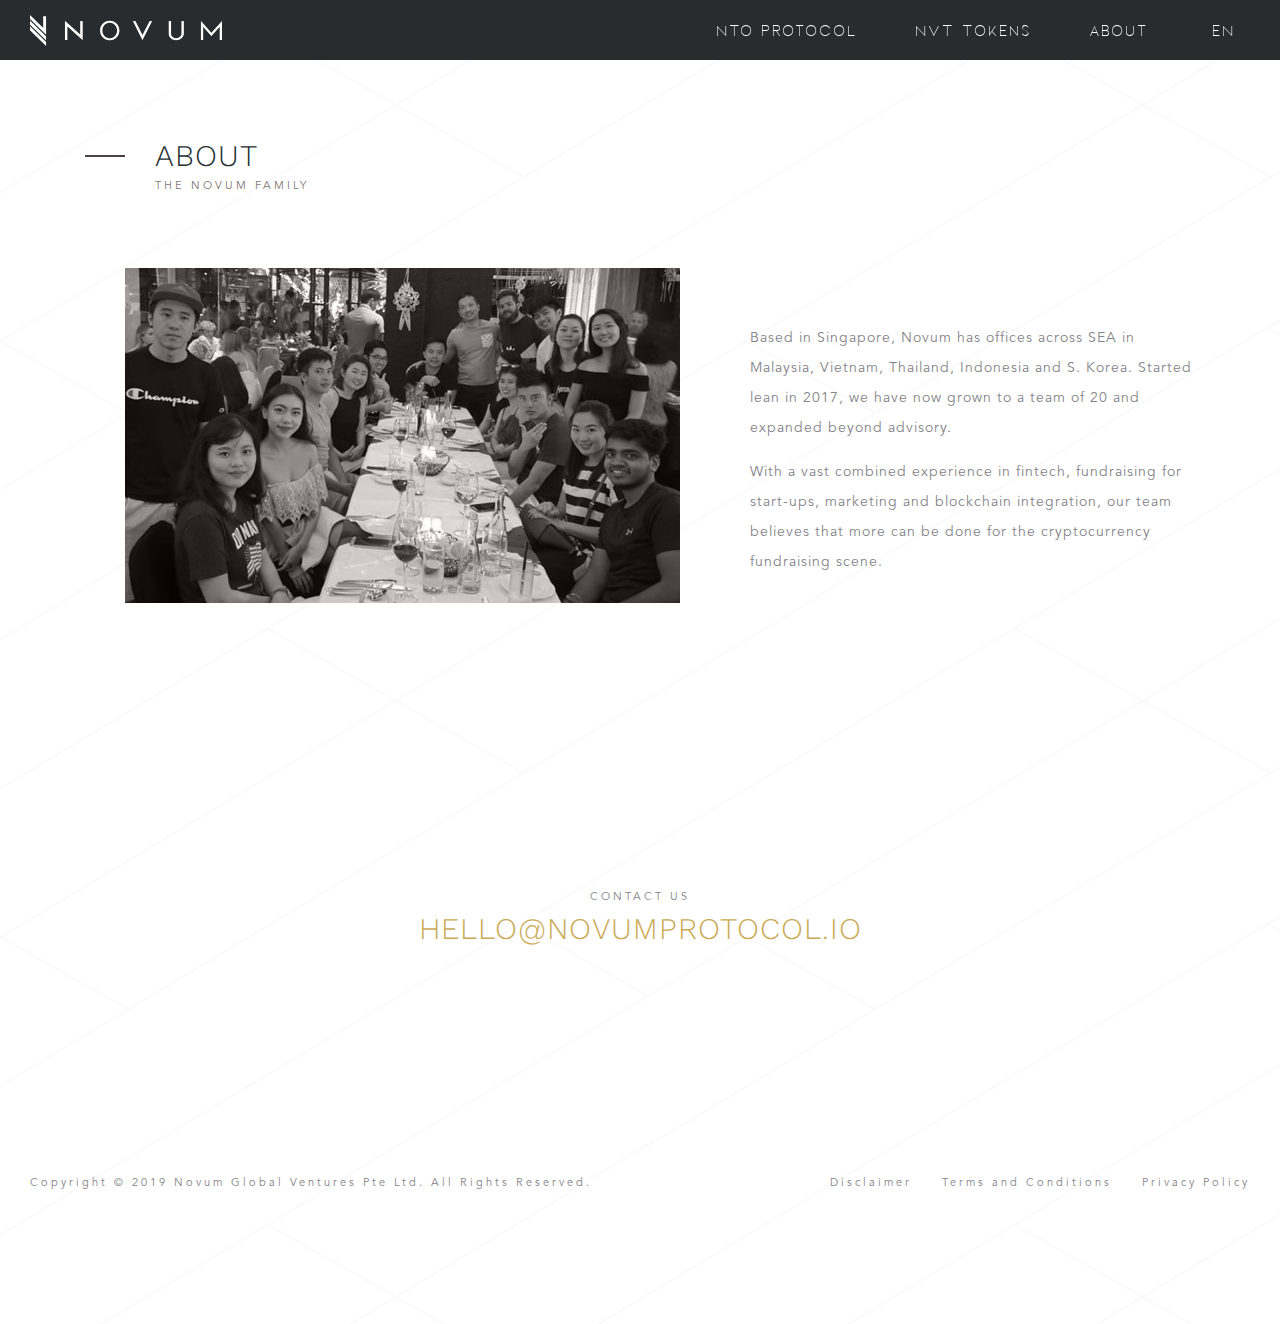
==== about.html @ ebf89df8 "Replaced old files/designs with new ones" ====
<!DOCTYPE html>
<html>
<head>
    <meta charset="utf-8" />
    <meta http-equiv="X-UA-Compatible" content="IE=edge">
    <title>Novum Trust Order - About</title>
    <meta name="viewport" content="width=device-width, initial-scale=1">
    <link rel="stylesheet" type="text/css" media="screen" href="style.css" />

<!-- Bootstrap & Jquery -->
<script src="https://ajax.googleapis.com/ajax/libs/jquery/3.3.1/jquery.min.js"></script>
<link rel="stylesheet" href="https://maxcdn.bootstrapcdn.com/bootstrap/4.1.3/css/bootstrap.min.css">
<script src="https://maxcdn.bootstrapcdn.com/bootstrap/4.1.3/js/bootstrap.min.js"></script>

<!-- Fonts & FontAwesome -->
<link href="https://fonts.googleapis.com/css?family=Poppins:300,600" rel="stylesheet">
<link rel="stylesheet" href="https://use.fontawesome.com/releases/v5.6.3/css/all.css" integrity="sha384-UHRtZLI+pbxtHCWp1t77Bi1L4ZtiqrqD80Kn4Z8NTSRyMA2Fd33n5dQ8lWUE00s/" crossorigin="anonymous">
<link href="https://fonts.googleapis.com/css?family=Work+Sans:100&display=swap" rel="stylesheet">
<link href="https://fonts.googleapis.com/icon?family=Material+Icons" rel="stylesheet">

<link href="animate.css" rel="stylesheet" type="text/css" />  
<link href="magnific-popup.css" rel="stylesheet">
<link href="flexslider.css" rel="stylesheet" type="text/css" />
<link href="sidemenu.css" rel="stylesheet">
<link href="style.css" rel="stylesheet" type="text/css" />
<link href="media-queries.css" rel="stylesheet">
<link rel="shortcut icon" type="image/png" href="img/favicon.png"/>

<style>

body {
	background: url(img/pattern-white-xy.png) repeat;
	background-color: #fff;
}

.white-sec {
	opacity: 1;
}

header {
	background: rgba(28, 33, 36, 0.95);
}


</style>

<!-- Add sidemenu -->
<script>
(function($){
	// Menu Functions
	$(document).ready(function(){
  	$('#menuToggle').click(function(e){
    	var $parent = $(this).parent('nav');
      $parent.toggleClass("open");
      var navState = $parent.hasClass('open') ? "hide" : "show";
      $(this).attr("title", navState + " navigation");
			// Set the timeout to the animation length in the CSS.
			setTimeout(function(){
				console.log("timeout set");
				$('#menuToggle > span').toggleClass("navClosed").toggleClass("navOpen");
			}, 200);
    	e.preventDefault();
  	});
  });
})(jQuery);

$(function() {
	  $('#logo a').click(function() {
		if (location.pathname.replace(/^\//,'') == this.pathname.replace(/^\//,'') && location.hostname == this.hostname) {
		  var target = $(this.hash);
		  target = target.length ? target : $('[name=' + this.hash.slice(1) +']');
		  if (target.length) {
			$('html,body').animate({
			  scrollTop: target.offset().top
			}, 1000);
			return false;
		  }
		}
	  });
	});

</script>

</head>

<body>

<header>
  <div id="logo"><a href="index.html"><img src="img/logo.png" alt=""></a></div>
  <ul id="menu">
    <li><a href="nto-protocol.html">NTO Protocol</a></li>
    <li><a href="tokens.html">NVT Tokens</a></li>
    <li><a href="about.html">About</a></li>
    <li>
      <div class="dropdown">
          <i class="fa fa-globe" style="font-size:14px;"></i> &nbsp;EN &nbsp;<i class="fas fa-angle-down"></i>
          <div class="dropdown-content">
            <p><a href="index-zh.html">CN</a></p>
            <p><a href="index-th.html">TH</a></p>
          </div>
        </div>
    </li>
  </ul>
  <nav> 
    <a href="" id="menuToggle" title="show menu"><span class="navClosed"></span></a> 
    <a href="nto-protocol.html">NTO Protocol</a>
    <a href="tokens.html" >NVT Tokens</a>
    <a href="about.html">About</a>
    <a></a>
    <div class="dropdown lng-mobile">
        <i class="fa fa-globe" style="font-size:14px;"></i> &nbsp;EN &nbsp;<i class="fas fa-angle-down"></i>
      <div class="dropdown-content">
        <p><a href="index-zh.html">CN</a></p>
        <p><a href="index-TH.html">TH</a></p>
      </div>
    </div>
  </nav>
</header>

  <div class="white-sec">
    <section style="padding-top:135px;">
      <div class="container">
        <div class="h-line h-line-s wow fadeInLeft"><div class="h-dash"></div></div>
        <div class="h-text wow fadeInLeft" data-wow-delay="0.3s">
          <h1>About</h1>
          <p class="small-font brown-text">The Novum Family</p>
        </div>
        <div style="clear:both"></div>
        <br><br><br><br>
        <div class="row">
          <div class="col-lg-7 col-md-12 v-pad" style="text-align:center;">
            <img src="img/team.jpg" width="555" alt="">
          </div>
          <div class="col-lg-5 col-md-12 v-pad" style="padding-top: 70px;">
            <p>Based in Singapore, Novum has offices across SEA in Malaysia, Vietnam, Thailand, Indonesia and S. Korea. Started lean in 2017, we have now grown to a team of 20 and expanded beyond advisory.</p>
            <br>
            <p>With a vast combined experience in fintech, fundraising for start-ups, marketing and blockchain integration, our team believes that more can be done for the cryptocurrency fundraising scene.</p>
          </div>
        </div>
      </div>
    </section>
    <!--<section>
      <div class="container">
        <div class="h-line wow fadeInLeft"><div class="h-dash"></div></div>
        <div class="h-text wow fadeInLeft" data-wow-delay="0.3s">
          <p class="small-font brown-text">The Novum Edge</p>
          <h1>Our Team</h1>
        </div>
        <div style="clear:both"></div>
        <br><br><br><br>
        <div class="row" style="text-align:center;">
          <div class="col-lg-3 col-md-3 col-sm-6 col-6 v-pad wow fadeInUp" data-wow-delay="0.3s">
            <a href="#chris" class="open-popup-link">
              <div class="team-img"><img src="img/team-chris.jpg" alt=""></div>
            </a>
            <div class="team-info">
              <a href="https://www.linkedin.com/in/christopher-low-570161/" target="_blank" class="team-linkedin"><i class="fab fa-linkedin-in"></i></a>
              <h2>Chris Low</h2>
              <p class="small-font">Chairman</p>
            </div>
          </div>
          <div class="col-lg-3 col-md-3 col-sm-6 col-6 v-pad wow fadeInUp" data-wow-delay="0.6s">
            <a href="#irwin" class="open-popup-link">
              <div class="team-img"><img src="img/team-irwin.jpg" alt=""></div>
            </a>
            <div class="team-info">
              <a href="https://www.linkedin.com/in/irwinchee/" target="_blank" class="team-linkedin"><i class="fab fa-linkedin-in"></i></a>
              <h2>Irwin Chee</h2>
              <p class="small-font">CEO</p>
            </div>
          </div>
          <div class="col-lg-3 col-md-3 col-sm-6 col-6 v-pad wow fadeInUp" data-wow-delay="0.9s">
            <a href="#coco" class="open-popup-link">
              <div class="team-img"><img src="img/team-coco.jpg" alt=""></div>
            </a>
            <div class="team-info">
              <a href="https://www.linkedin.com/in/coco-ong/" target="_blank" class="team-linkedin"><i class="fab fa-linkedin-in"></i></a>
              <h2>Coco Ong</h2>
              <p class="small-font">CMO</p>
            </div>
          </div>
          <div class="col-lg-3 col-md-3 col-sm-6 col-6 v-pad wow fadeInUp" data-wow-delay="1.2s">
            <a href="#jonas" class="open-popup-link">
              <div class="team-img"><img src="img/team-jonas.jpg" alt=""></div>
            </a>
            <div class="team-info">
              <a href="https://www.linkedin.com/in/jonas87/" target="_blank" class="team-linkedin"><i class="fab fa-linkedin-in"></i></a>
              <h2>Jonas Larsson</h2>
              <p class="small-font">Operations Director</p>
            </div>
          </div> 
          <div class="col-lg-3 col-md-3 col-sm-6 col-6 v-pad wow fadeInUp" data-wow-delay="0.3s">
            <a href="#kim" class="open-popup-link">
              <div class="team-img"><img src="img/team-kim.jpg" alt=""></div>
            </a>
            <div class="team-info">
              <a href="https://www.linkedin.com/in/kimberley-chang-8195a5140/" target="_blank" class="team-linkedin"><i class="fab fa-linkedin-in"></i></a>
              <h2>Kimberley Chang</h2>
              <p class="small-font">Project Director</p>
            </div>
          </div>
          <div class="col-lg-3 col-md-3 col-sm-6 col-6 v-pad wow fadeInUp" data-wow-delay="0.6s">
            <a href="#jordan" class="open-popup-link">
              <div class="team-img"><img src="img/team-jordan.jpg" alt=""></div>
            </a>
            <div class="team-info">
              <a href="https://www.linkedin.com/in/jordan-ng-90402b142/" target="_blank" class="team-linkedin"><i class="fab fa-linkedin-in"></i></a>
              <h2>Jordan Ng</h2>
              <p class="small-font">Marketing Manager</p>
            </div>
          </div>
          <div class="col-lg-3 col-md-3 col-sm-6 col-6 v-pad wow fadeInUp" data-wow-delay="0.9s">
            <a href="#chermaine" class="open-popup-link">
              <div class="team-img"><img src="img/team-chermaine.jpg" alt=""></div>
            </a>
            <div class="team-info">
              <a href="https://www.linkedin.com/in/chermaine-ng-921694163/" target="_blank" class="team-linkedin"><i class="fab fa-linkedin-in"></i></a>
              <h2>Ng Chermaine</h2>
              <p class="small-font">Marketing Executive</p>
            </div>
          </div>
          <div class="col-lg-3 col-md-3 col-sm-6 col-6 v-pad wow fadeInUp" data-wow-delay="1.2s">
            <a href="#tien" class="open-popup-link">
              <div class="team-img"><img src="img/team-tien.jpg" alt=""></div>
            </a>
            <div class="team-info">
              <a href="https://www.linkedin.com/in/kimberley-chang-8195a5140/" target="_blank" class="team-linkedin"><i class="fab fa-linkedin-in"></i></a>
              <h2>Tien Lai Trung</h2>
              <p class="small-font">CTO</p>
            </div>
          </div>
          <div class="col-lg-3 col-md-3 col-sm-6 col-6 v-pad wow fadeInUp" data-wow-delay="0.3s">
            <a href="#praveen" class="open-popup-link">
              <div class="team-img"><img src="img/team-praveen.jpg" alt=""></div>
            </a>
            <div class="team-info">
              <a href="https://www.linkedin.com/in/praveen-v-0988a6a8" target="_blank" class="team-linkedin"><i class="fab fa-linkedin-in"></i></a>
              <h2>Praveen Varayalil</h2>
              <p class="small-font">Technical Director</p>
            </div>
          </div>
          <div class="col-lg-3 col-md-3 col-sm-6 col-6 v-pad wow fadeInUp" data-wow-delay="0.6s">
            <a href="#viet" class="open-popup-link">
              <div class="team-img"><img src="img/team-viet.jpg" alt=""></div>
            </a>
            <div class="team-info">
              <a href="https://www.linkedin.com/in/praveen-v-0988a6a8" target="_blank" class="team-linkedin"><i class="fab fa-linkedin-in"></i></a>
              <h2>Viet Nguyen</h2>
              <p class="small-font">Senior Software Engineer</p>
            </div>
          </div>
          <div class="col-lg-3 col-md-3 col-sm-6 col-6 v-pad wow fadeInUp" data-wow-delay="0.9s">
            <a href="#hien" class="open-popup-link">
              <div class="team-img"><img src="img/team-hien.jpg" alt=""></div>
            </a>
            <div class="team-info">
              <a href="https://www.linkedin.com/in/hien-nguyen-2b431b156/" target="_blank" class="team-linkedin"><i class="fab fa-linkedin-in"></i></a>
              <h2>Hien Nguyen</h2>
              <p class="small-font">Art Director</p>
            </div>
          </div>
          <div class="col-lg-3 col-md-3 col-sm-6 col-6 v-pad wow fadeInUp" data-wow-delay="1.2s">
            <a href="#irene" class="open-popup-link">
              <div class="team-img"><img src="img/team-irene.jpg" alt=""></div>
            </a>
            <div class="team-info">
              <a href="https://www.linkedin.com/in/phuong-anh-nguyen-657757a4/" target="_blank" class="team-linkedin"><i class="fab fa-linkedin-in"></i></a>
              <h2>Irene Nguyen</h2>
              <p class="small-font">Investment Analyst</p>
            </div>
          </div>
          <div class="col-lg-3 col-md-3 col-sm-6 col-6 v-pad wow fadeInUp" data-wow-delay="0.3s">
            <a href="#brandon" class="open-popup-link"></a>
              <div class="team-img"><img src="img/team-brandon.jpg" alt=""></div>
            </a>
            <div class="team-info">
              <a href="https://www.linkedin.com/in/brandon-sangsoo-lee-74a91416/" target="_blank" class="team-linkedin"><i class="fab fa-linkedin-in"></i></a>
              <h2>Lee Sangsoo Brandon</h2>
              <p class="small-font">Country Manager, Korea</p>
            </div>
          </div>
          <div class="col-lg-3 col-md-3 col-sm-6 col-6 v-pad wow fadeInUp" data-wow-delay="0.6s">
            <a href="#patrick" class="open-popup-link"></a>
              <div class="team-img"><img src="img/team-patrick.jpg" alt=""></div>
            </a>
            <div class="team-info">
              <a href="https://www.linkedin.com/in/patricktankoontat/" target="_blank" class="team-linkedin"><i class="fab fa-linkedin-in"></i></a>
              <h2>Patrick Tan</h2>
              <p class="small-font">CEO of Novum Hedge Fund and Novum Group General Counsel</p>
            </div>
          </div>
          <div class="col-lg-3 col-md-3 col-sm-6 col-6 v-pad wow fadeInUp" data-wow-delay="0.9s">
            <a href="#tony" class="open-popup-link">
              <div class="team-img"><img src="img/team-tony.jpg" alt=""></div>
            </a>
            <div class="team-info">
              <a href="https://www.linkedin.com/in/tonychew1986/" target="_blank" class="team-linkedin"><i class="fab fa-linkedin-in"></i></a>
              <h2>Tony Chew</h2>
              <p class="small-font">Head of Quantitative Trading</p>
            </div>
          </div>
          <div class="col-lg-3 col-md-3 col-sm-6 col-6 v-pad wow fadeInUp" data-wow-delay="1.2s">
            <a href="#nares" class="open-popup-link">
              <div class="team-img"><img src="img/team-nares.jpg" alt=""></div>
            </a>
            <div class="team-info">
              <a href="https://www.linkedin.com/in/nares-laopannarai-b640b2152/" target="_blank" class="team-linkedin"><i class="fab fa-linkedin-in"></i></a>
              <h2>Nares Laopannarai</h2>
              <p class="small-font">Managing Editor for Novum Media and Country Manager, Thailand</p>
            </div>
          </div>
        </div>
        <br><br><br><br>
        <div class="h-line h-line-s wow fadeInLeft"><div class="h-dash"></div></div>
        <div class="h-text wow fadeInLeft" data-wow-delay="0.3s">
          <h1>Advisors</h1>
        </div>
        <div style="clear:both"></div>
        <br><br><br><br>
        <div class="row" style="text-align:center;">
          <div class="col-lg-3 col-md-3 col-sm-6 col-6 v-pad wow fadeInUp" data-wow-delay="0.3s">
            <a href="#chris" class="open-popup-link">
              <div class="team-img"><img src="img/team-chris.jpg" alt=""></div>
            </a>
            <div class="team-info">
              <a href="https://www.linkedin.com/in/christopher-low-570161/" target="_blank" class="team-linkedin"><i class="fab fa-linkedin-in"></i></a>
              <h2>Chris Low</h2>
              <p class="small-font">Chairman</p>
            </div>
          </div>
          <div class="col-lg-3 col-md-3 col-sm-6 col-6 v-pad wow fadeInUp" data-wow-delay="0.6s">
            <a href="#irwin" class="open-popup-link">
              <div class="team-img"><img src="img/team-irwin.jpg" alt=""></div>
            </a>
            <div class="team-info">
              <a href="https://www.linkedin.com/in/irwinchee/" target="_blank" class="team-linkedin"><i class="fab fa-linkedin-in"></i></a>
              <h2>Irwin Chee</h2>
              <p class="small-font">CEO</p>
            </div>
          </div>
          <div class="col-lg-3 col-md-3 col-sm-6 col-6 v-pad wow fadeInUp" data-wow-delay="0.9s">
            <a href="#coco" class="open-popup-link">
              <div class="team-img"><img src="img/team-coco.jpg" alt=""></div>
            </a>
            <div class="team-info">
              <a href="https://www.linkedin.com/in/coco-ong/" target="_blank" class="team-linkedin"><i class="fab fa-linkedin-in"></i></a>
              <h2>Coco Ong</h2>
              <p class="small-font">CMO</p>
            </div>
          </div>
          <div class="col-lg-3 col-md-3 col-sm-6 col-6 v-pad wow fadeInUp" data-wow-delay="1.2s">
            <a href="#jonas" class="open-popup-link">
              <div class="team-img"><img src="img/team-jonas.jpg" alt=""></div>
            </a>
            <div class="team-info">
              <a href="https://www.linkedin.com/in/jonas87/" target="_blank" class="team-linkedin"><i class="fab fa-linkedin-in"></i></a>
              <h2>Jonas Larsson</h2>
              <p class="small-font">Operations Director</p>
            </div>
          </div>
        </div> 
      </div>
    </section>-->
    <section style="padding:150px 0; text-align: center;" class="wow fadeInUp" data-wow-delay="0.3s">
        <p class="small-font">Contact Us</p>
        <h1><a href="mailto:hello@novumprotocol.io" class="mail gold-text">hello@novumprotocol.io</a></h1>
        <br><br>
        <ul class="social">
          <li><a href="" target="_blank"><i class="fab fa-facebook-f"></i></a></li>
          <li><a href="" target="_blank"><i class="fab fa-twitter"></i></a></li>
          <li><a href="" target="_blank"><i class="fab fa-telegram-plane"></i></a></li>
          <li><a href="" target="_blank"><i class="fab fa-github-alt"></i></a></li>
          <li><a href="" target="_blank"><i class="fab fa-linkedin-in"></i></a></li>
          <li><a href="" target="_blank"><i class="fab fa-medium-m"></i></a></li>
        </ul>
    </section>
</div>



<footer>
    <div class="copyright">
      <p class="small-font">Copyright © 2019 Novum Global Ventures Pte Ltd. All Rights Reserved.</p> 
    </div>  
    <div class="terms-privacy"><p class="small-font"><a href="#disclaimer" class="open-popup-link">Disclaimer</a> &nbsp;&nbsp;&nbsp;&nbsp;<a href="#terms" class="open-popup-link">Terms and Conditions</a> &nbsp;&nbsp;&nbsp;&nbsp;<a href="#privacy" class="open-popup-link">Privacy Policy</a></p></div>
    <div style="clear:both"></div>
</footer>

<div class="social-links">
    <a href="https://www.facebook.com/wowxtoken/" target="_blank"><i class="fab fa-facebook-f"></i></a>
    <a href="https://twitter.com/WOWXToken" target="_blank"><i class="fab fa-twitter"></i></a>
    <a href="https://www.linkedin.com/company/wowxtoken/" target="_blank"><i class="fab fa-telegram-plane"></i></a>
    <a href="http://t.me/WOWXToken" target="_blank"><i class="fab fa-github-alt"></i></a>
    <a href="https://www.linkedin.com/company/wowxtoken/" target="_blank"><i class="fab fa-linkedin-in"></i></a>
    <a href="https://medium.com/wowxtoken" target="_blank"><i class="fab fa-medium-m"></i></a>
    
 </div>

<div class="fixed-btn">
  <a href="NTO-whitepaper.pdf" target="_blank" class="btn">whitepaper</a> &nbsp;&nbsp;&nbsp;<a href="" target="_blank" class="btn darker-btn">buy tokens</a>
</div>

<!---------- Team popup ------------> 
<div id="chris" class="white-popup big-popup mfp-hide sans">
  <div class="team-img team-popup-img"><img src="img/team-chris.jpg" alt=""></div> 
  <a href="https://www.linkedin.com/in/christopher-low-570161/" target="_blank" class="team-linkedin"><i class="fab fa-linkedin-in"></i></a>
  <div class="h-line"><div class="h-dash"></div></div>
  <div class="h-text">
    <h2>Chris Low</h2>
    <p class="small-font">Chairman</p> 
  </div>
  <div style="clear:both"></div>
  <div class="popup-content">
    <p>Mr Low is a seasoned technology entrepreneur for almost 20 years with a track record of building successful technology companies. His first startup called Pendulab was operating as a Software-as-a-Service offering web based collaboration solution. Within a short span of four years, Mr Low had built an incredible sales enterprise which garnered thousands of customers worldwide. Pendulab was subsequently acquired by a leading US-based private equity firm.</p>
    <br><br>
    <p>Mr Low went on to start what was Southeast Asia largest casual game platform, Viwawa, back in 2008. Within two years, Viwawa became the top 100 site for many countries in Southeast Asia, boasting millions of gamers. Seeing a growing trend for fintech, Mr Low embarked on a new venture, SoftPay Mobile, which aims to be the “Square” of Southeast Asia. Within two years, SoftPay Mobile became the largest Mobile Point of Sale company in Vietnam. Mr Low was instrumental in steering SoftPay Mobile to a strategic partnership with Indonesia’s largest bank, Bank Mandiri. Mr Low also successfully raised funds for SoftPay Mobile under Series A.</p>
    <br><br>
    <p>Mr Low graduated with a Merit in Computing from the National University of Singapore. Mr Low has been passionate about blockchain technologies since 2012. He loves to read up on the latest blockchain technologies and does some coding in his spare time.</p>
  </div>
</div>

<div id="irwin" class="white-popup big-popup mfp-hide sans">
  <div class="team-img team-popup-img"><img src="img/team-irwin.jpg" alt=""></div> 
  <a href="https://www.linkedin.com/in/irwinchee/" target="_blank" class="team-linkedin"><i class="fab fa-linkedin-in"></i></a>
  <div class="h-line"><div class="h-dash"></div></div>
  <div class="h-text">
    <h2>Irwin Chee</h2>
    <p class="small-font">CEO</p> 
  </div>
  <div style="clear:both"></div>
  <div class="popup-content">
    <p>Starting his career in product development and marketing, Irwin was at i-Sprint Innovations, a security tech firm. During his time, he helped launched more than fourteen products and went through two rounds of acquisitions. He was cofounder at Rimu Group, a venture capital fund which invests across SEA. Irwin was also General Manager responsible for business development and operations at Rockstagvid, a Singaporean video production firm and built 3 hyperlocal media assets.</p>
  </div>
</div>

<div id="coco" class="white-popup big-popup mfp-hide sans">
  <div class="team-img team-popup-img"><img src="img/team-coco.jpg" alt=""></div> 
  <a href="https://www.linkedin.com/in/coco-ong/" target="_blank" class="team-linkedin"><i class="fab fa-linkedin-in"></i></a>
  <div class="h-line"><div class="h-dash"></div></div>
  <div class="h-text">
    <h2>Coco Ong</h2>
    <p class="small-font">CMO</p> 
  </div>
  <div style="clear:both"></div>
  <div class="popup-content">
    <p>With experience in handling and facilitating events since her undergraduate days, Coco started her career at GaiGai Pte Ltd, the fastest growing dating agency in Singapore, leading an events team and has since organised, marketed and executed over 100 events to date. The Love @ S.E.A.A. event was also featured in a variety show on Mediacorp, a Singaporean broadcasting station in 2017. Moving into content marketing at Paktor Pte Ltd, Coco managed digital content and traditional marketing for the company, as well as influencer marketing which managed to achieve a low CPL comparable to programmatic advertising. Prior to this, Coco graduated from NTU with a Bachelor of Fine Arts in Photography and Digital Imaging.</p>
  </div>
</div>

<div id="jonas" class="white-popup big-popup mfp-hide sans">
  <div class="team-img team-popup-img"><img src="img/team-jonas.jpg" alt=""></div> 
  <a href="https://www.linkedin.com/in/jonas87/" target="_blank" class="team-linkedin"><i class="fab fa-linkedin-in"></i></a>
  <div class="h-line"><div class="h-dash"></div></div>
  <div class="h-text">
    <h2>Jonas Larsson</h2>
    <p class="small-font">Operations Director</p> 
  </div>
  <div style="clear:both"></div>
  <div class="popup-content">
    <p>Jonas has over 3 years experience in client facing roles as well as in blockchain and cryptocurrency since Bitcoin’s early days.</p>
    <br>
    <p>Previously an Account Director at Black Marketing, he specialised in maximising international C-level clients personal branding, presence, and company brand on LinkedIn. Prior to this, he held a role of an Associate Engineer at TÜV SÜD PSB working in the Electrical & Electronics engineering field. Jonas graduated from RMIT University with Bachelor of Business in Marketing.</p>
  </div>
</div>

<div id="kim" class="white-popup big-popup mfp-hide sans">
  <div class="team-img team-popup-img"><img src="img/team-kim.jpg" alt=""></div> 
  <a href="https://www.linkedin.com/in/kimberley-chang-8195a5140/" target="_blank" class="team-linkedin"><i class="fab fa-linkedin-in"></i></a>
  <div class="h-line"><div class="h-dash"></div></div>
  <div class="h-text">
    <h2>Kimberley Chang</h2>
    <p class="small-font">Project Director</p> 
  </div>
  <div style="clear:both"></div>
  <div class="popup-content">
    <p>She doesn't follow rules but follows dreams. Graduated from NUS with an atypical bachelor degree with honours in Theatre Studies, Kimberley thrives on the imaginative, the dynamic and occasionally the unorthodox. Helming projects and a few years of work dealing with the front end in the service industry has led her to emphasize soft skills in effective communication both as a leader and a teamplayer. She also makes a habit of being efficient and delivering set objectives, sometimes before you expect it.</p>
  </div>
</div>

<div id="jordan" class="white-popup big-popup mfp-hide sans">
  <div class="team-img team-popup-img"><img src="img/team-jordan.jpg" alt=""></div> 
  <a href="https://www.linkedin.com/in/jordan-ng-90402b142/" target="_blank" class="team-linkedin"><i class="fab fa-linkedin-in"></i></a>
  <div class="h-line"><div class="h-dash"></div></div>
  <div class="h-text">
    <h2>Jordan Ng</h2>
    <p class="small-font">Marketing Manager</p> 
  </div>
  <div style="clear:both"></div>
  <div class="popup-content">
    <p>Jordan brings valuable and relevant experience from his prior role at Sakae Fintech as a Marketing Executive. One of the major projects he completed included conceptualising, designing and content writing for two websites.</p>
    <br>
    <p>Jordan graduated from RMIT University with Bachelor of Business in Marketing. Being the captain of the university sports team, Jordan is respected for his tenacity, discipline and for having great camaraderie with his team. His years of experience in a competitive sport as a captain and follower earned him the ideal skills to demonstrate leadership, excellence and the ability to step back.</p>
  </div>
</div>

<div id="chermaine" class="white-popup big-popup mfp-hide sans">
  <div class="team-img team-popup-img"><img src="img/team-chermaine.jpg" alt=""></div> 
  <a href="https://www.linkedin.com/in/chermaine-ng-921694163/" target="_blank" class="team-linkedin"><i class="fab fa-linkedin-in"></i></a>
  <div class="h-line"><div class="h-dash"></div></div>
  <div class="h-text">
    <h2>Ng Chermaine</h2>
    <p class="small-font">Marketing Executive</p> 
  </div>
  <div style="clear:both"></div>
  <div class="popup-content">
    <p>Chermaine graduated with honours from NUS in Political Science and a keen interest in gender politics. A strategic creative with operational skills, she began her content-creating journey in publishing at Mediacorp Pte Ltd with a leading lifestyle content platform and magazine. Moving into the world of branding, marketing and operations of a start-up e-commerce platform after, Chermaine has experience also in visual story-telling across multiple platforms.</p>
  </div>
</div>

<div id="tien" class="white-popup big-popup mfp-hide sans">
  <div class="team-img team-popup-img"><img src="img/team-tien.jpg" alt=""></div> 
  <a href="https://www.linkedin.com/in/lai-trung-tien-1a9148126/" target="_blank" class="team-linkedin"><i class="fab fa-linkedin-in"></i></a>
  <div class="h-line"><div class="h-dash"></div></div>
  <div class="h-text">
    <h2>Tien Lai Trung</h2>
    <p class="small-font">CTO</p> 
  </div>
  <div style="clear:both"></div>
  <div class="popup-content">
    <p>Results-oriented software engineer with 4 years’ experience in analysis, design, development and testing. Proficient in a variety of platforms and computing languages such as Swift, Kotlin, Php and Javascript. Skilled at team collaboration while working independently in remote environments.</p>
  </div>
</div>

<div id="praveen" class="white-popup big-popup mfp-hide sans">
  <div class="team-img team-popup-img"><img src="img/team-praveen.jpg" alt=""></div> 
  <a href="https://www.linkedin.com/in/praveen-v-0988a6a8" target="_blank" class="team-linkedin"><i class="fab fa-linkedin-in"></i></a>
  <div class="h-line"><div class="h-dash"></div></div>
  <div class="h-text">
    <h2>Praveen Varayalil</h2>
    <p class="small-font">Technical Director</p> 
  </div>
  <div style="clear:both"></div>
  <div class="popup-content">
    <p>Praveen has had a hands-on experience of 4 years in areas of Laravel framework, API development and JavaScript. Prior to that, Praveen graduated from Anna University Chennai with Masters of Computer Application.</p>
  </div>
</div>

<div id="viet" class="white-popup big-popup mfp-hide sans">
  <div class="team-img team-popup-img"><img src="img/team-viet.jpg" alt=""></div> 
  <a href="https://www.linkedin.com/in/hoang-viet-nguyen-978b5067/" target="_blank" class="team-linkedin"><i class="fab fa-linkedin-in"></i></a>
  <div class="h-line"><div class="h-dash"></div></div>
  <div class="h-text">
    <h2>Viet Nguyen</h2>
    <p class="small-font">Senior Software Engineer</p> 
  </div>
  <div style="clear:both"></div>
  <div class="popup-content">
    <p>With 5 years of coding experience, Viet is a code lover experienced in android-based application and back-end web server. Previous expertise accumulated from game porting and system development. Viet also graduated from the School of University of Engineering and Technology (VNU-UET).</p>
  </div>
</div>

<div id="hien" class="white-popup big-popup mfp-hide sans">
  <div class="team-img team-popup-img"><img src="img/team-hien.jpg" alt=""></div> 
  <a href="https://www.linkedin.com/in/hien-nguyen-2b431b156/" target="_blank" class="team-linkedin"><i class="fab fa-linkedin-in"></i></a>
  <div class="h-line"><div class="h-dash"></div></div>
  <div class="h-text">
    <h2>Hien Nguyen</h2>
    <p class="small-font">Art Director</p> 
  </div>
  <div style="clear:both"></div>
  <div class="popup-content">
    <p>Hien studied for 4 years specialising in Information Technology in NEU of Vietnam and eventually attained a Bachelor of MIS. After she graduated, she began working as a UI/ UX Designer at Vinsofts JSC and was promoted to Leader of the company's Design Team after 1 year due to excellent performance in her role. She worked on many projects which involved building multiple websites and even mobile apps. With a keen eye for detail, a strong aesthetic sense and in depth understanding of UI/UX design, Hien is no stranger to the process of creating the best designs possible to suit any needs.</p>
  </div>
</div>

<div id="irene" class="white-popup big-popup mfp-hide sans">
  <div class="team-img team-popup-img"><img src="img/team-irene.jpg" alt=""></div> 
  <a href="https://www.linkedin.com/in/phuong-anh-nguyen-657757a4/" target="_blank" class="team-linkedin"><i class="fab fa-linkedin-in"></i></a>
  <div class="h-line"><div class="h-dash"></div></div>
  <div class="h-text">
    <h2>Irene Nguyen</h2>
    <p class="small-font">Investment Analyst</p> 
  </div>
  <div style="clear:both"></div>
  <div class="popup-content">
    <p>Having begun her career by working as an accountant and administrator for Korean companies, Irene has firm knowledge in Corporate Finance and Human Relations. Irene graduated from the University of Nottingham with a Master's degree in Finance and Investment.Prior to this, she had gained a Bachelor's degree in International Business from Vietnam National University. Irene has strong financial analysing skills with the ability to do some coding in Matlab and Python. Her interest areas of expertise include Venture Capital Investment, Corporate Finance and Derivatives Investment.</p>
  </div>
</div>

<div id="chanhengfai" class="white-popup big-popup mfp-hide sans">
  <div class="team-img team-popup-img"><img src="img/advisor-changhengfai.jpg" alt=""></div> 
  <a href="#" target="_blank" class="team-linkedin"><i class="fab fa-linkedin-in"></i></a>
  <div class="h-line"><div class="h-dash"></div></div>
  <div class="h-text">
    <h2>Chan Heng Fai</h2>
    <p class="small-font">Business Advisor</p> 
  </div>
  <div style="clear:both"></div>
  <div class="popup-content">
    <p>An accomplished global business veteran of more than 40 years Mr. Chan Heng Fai specializes in financial restructuring and corporate transformation to unlock value and unleash entrepreneurial zeal while managing risk. He has successfully restructured more than 35 corporations in different industries and countries. Some of the remarkable companies that he has built, rescued or transformed include American Pacific Bank (USA), China Gas Holdings Limited and Heng Fai Enterprises Limited both (listed on The Stock Exchange of Hong Kong), Global Med Technologies, Inc. (U.S. medical software company exited for US$60 million), Singhaiyi Group Ltd (listed on the Singapore Exchange).</p>
  </div>
</div>

<div id="marionho" class="white-popup big-popup mfp-hide sans">
  <div class="team-img team-popup-img"><img src="img/advisor-marionho.jpg" alt=""></div> 
  <a href="#" target="_blank" class="team-linkedin"><i class="fab fa-linkedin-in"></i></a>
  <div class="h-line"><div class="h-dash"></div></div>
  <div class="h-text">
    <h2>Marion Ho</h2>
    <p class="small-font">Senior Partner</p> 
  </div>
  <div style="clear:both"></div>
  <div class="popup-content">
    <p>Marian Ho is a senior partner in the Dentons Rodyk Corporate group. She has broad experience in corporate finance as well as mergers and acquisitions. Her corporate finance work covers rights issues, convertible bonds and notes issues, warrant issues and share option schemes. In terms of mergers and acquisitions, Marian has advised on a range of domestic and cross-border transactions, strategic alliances, share and business acquisitions and divestitures, as well as corporate restructurings.</p>
    <br>
    <p>Marian advises on fund management and collective investment schemes, in particular offers made by offshore funds in Singapore.</p>
    <br>
    <p>In addition, Marian acts as company secretary for a wide range of corporate secretarial clients, comprising private limited companies, publicly listed companies as well as  companies limited by guarantee.</p>
  </div>
</div>
<!---------- Team popup ------------> 

<!---------- Terms & privacy ------------> 
<div id="terms" class="white-popup big-popup mfp-hide sans" style="text-align:left;">
  <h2>Terms and Conditions</h2>
  <br><br><br>
  <p class="bold white-text">TERMS OF SERVICES – USER</p>
  <p>This Terms of Service (“Terms”) serves as a legal contract between NOVUM GLOBAL VENTURES PTE. LTD. (“Novum”) and yourself (“You”). By accessing or using any of the services provided by Novum (“Service”) on our Website (“Site”), you agree to the terms and conditions contained within these Terms. If you do not agree to these Terms, do not use the Service.</p>
  <br><br>
  <p class="bold white-text">INTELLECTUAL PROPERTY RIGHTS</p>
  <p>Novum owns and retains all rights, title and interest in and to the Services and the Site, including but not limited to all software information, data and Intellectual Property related to the aforementioned. Any reproduction or redistribution of the Service or the Service content is strictly prohibited, and we reserve the right to terminate our Service to you if you were to violate the Terms.</p>
  <br><br>
  <p class="bold white-text">OUR SERVICES & ITS USAGE</p>
  <p>Novum operates the Site to support the Novum Token Sale (“Token Sale”). The Site allows you to purchase Novum Token. Please see the Whitepaper available on the Site for details of the Novum Token. Any sale of Novum Token is subject to the terms and conditions set out in the Whitepaper which can be downloaded from www.novumprotocol.io. You are required to read and understand the Whitepaper, including the terms and conditions, before participating in the Token Sale or purchasing Novum Token. Novum reserves the right to control, manage and/or modify the Whitepaper and the terms and conditions of the Token Sale sold via our Services. As such, you are strongly advised to refer to the latest Whitepaper based on the version number and date. For the avoidance of doubt, Novum is not obliged to notify you of any changes to the Whitepaper.</p>
  <br><br>
  <p class="bold white-text">THIRD PARTY WEBSITES</p>
  <p>Novum does not exercise any control over any third-party websites or services which may be available on the Site. Therefore, you agree that Novum is not liable for any services provided by the third-party website that you were directed to and you shall be subjected to the terms and conditions of the respective third party. You agree that you will be using the third-party services at your own risk. Hence, Novum will not be liable for any losses, damages, costs or other expenses arising from your use of third party services.</p>
  <br><br>
  <p class="bold white-text">REGISTERING FOR AN ACCOUNT</p>
  <p>In order to participate in our Novum Token sales and/or to use Novum services, you may be asked to fill up a form (“Account”) as it is necessary to obtain certain information about you in order to ensure that the purchase of Novum Token by you complies with applicable law or regulation. You may be required to provide certain information and this information shall include and is not limited to your name, email address, nationality, country of residence and relevant supporting documentation. You acknowledge that you shall provide this information as per requested as well as to provide further information promptly upon request to complete the purchase. You also acknowledge that all information provided shall be accurate, current and it is your sole duty to ensure that the information provided shall be updated constantly to keep it accurate, current and complete.</p>
  <br>
  <p class="bold">Novum reserves the right to suspend your registration or refuse your purchase of Novum Token if: (a) we do not receive any information from you that is able to determine that it is permissible to sell Novum Tokens to you under applicable laws and regulations; and/or (b) if it is suspected that information provided by you is inaccurate, not current or incomplete.</p>
  <br><br>
  <p class="bold white-text">PARTICIPATION TERMINATION</p>
  <p>Novum reserves the right to terminate your participation without prior notice, if you: (i) violate the Terms, or; (ii) use the account for illegal or improper purposes, or; (iii) use the Service for illegal or improper purposes, or; (iv) infringe a third party intellectual property rights. Once your account has been terminated or suspended due to the aforementioned reasons, all benefits and user’s right shall be revoked, and no refund will be granted to you.</p>
  <br><br>
  <p class="bold white-text">REPRESENTATIONS AND WARRANTIES</p>
  <p>You warrant that you will not use our services for any fraudulent, unlawful or abusive purpose.</p>
  <br>
  <p>The content of the Site is provided on an “as-is-where-is” basis without representations or warranties of any kind. Novum makes no warranties or representation about the accuracy or completeness of the content of the Service and the Site and assume no liability or responsibility for any loss, damage, and/or penalty faced by you for using our Services and/or the Site. Novum does not guarantee and is not responsible to perform any verification of information provided by you, the accuracy of your information provided is your sole responsibility.</p>
  <br><br>
  <p class="bold white-text">NOTICE OF HIGH RISK</p>
  <p>You understand that any purchase of Novum Tokens carries a high risk of losing the entire amount which you paid for the Novum Tokens. Hence, you shall waive all rights to seek any legal remedy on your own or through any class action litigation in order to recover the purchase amount from Novum. Nothing in this Agreement nor any conversation and communication made by Novum, verbal or non-verbal, shall imply a positive or punitive return on investment from the amount you paid for Novum Tokens or that the Tokens will carry forth its intended usage. You further warrants that by losing the entire purchase amount, it will not adversely affect your livelihood, obligations and dependents. For avoidance of doubt, Novum hereby expressedly states to you that the purchase of the Novum Tokens represents a financially high risk activity and that you shall fully bear all losses which may be incurred from this purchase.</p>
  <br><br>
  <p class="bold white-text">DISCLAIMER</p>
  <p>Novum does not warrant that the Service and/or Site are error free or will operate without interruption or are compatible with all equipment and software configurations. Novum shall not be liable for any loss whatsoever arising from the use of the Service or Site. Novum shall not be responsible for any system failures or other interruptions that may affect your purchase process.</p>
  <br><br>
  <p class="bold white-text">LIMITATION OF LIABILITY</p>
  <p>Novum shall not be liable to you or any third party under any circumstances (including negligence or breach of statutory duty) or otherwise for any indirect or consequential loss or damage of any kind including punitive or exemplary damages or losses, including but not limited to damages for loss of profits, goodwill, use, data or other intangible losses which may be incurred in connection with Novum or its services and site. Novum shall not be liable for any unauthorised transactions arising from unauthorised, illegal or fraudulent use of the service and site.</p>
  <br><br>
  <p class="bold white-text">MODIFICATIONS</p>
  <p>Novum reserves the right, in its sole discretion, to revise or modify these Terms at any time, and you agree to be bound by such revisions or modifications. You are responsible for viewing these Terms periodically. Your continued use of the Site or Service after a change or modification of these Terms will constitute your acceptance of the revised Terms. If you do not agree to the modified Terms, you should refrain from using our Services and the Site.</p>
  <br><br>
  <p class="bold white-text">GOVERNING LAW AND DISPUTE RESOLUTION</p>
  <p>The Terms shall be governed by the law of the Republic of Singapore.</p>
  <br>
  <p>In the event if you do not agree for Novum to process your data, please notify Novum via email at <a href="mailto:hello@novumprotocol.io" style="color:#caaa56;" class="mail">hello@novumprotocol.io.</a></p>
</div>

<div id="privacy" class="white-popup big-popup mfp-hide sans" style="text-align:left;">
  <h2>Privacy Policy</h2>
  <br><br><br>
  <p>By submitting your personal information to us, you consent to such information being used by us for the provision of Novum’s Services (“Service”) and also for us to communicate with you.</p>
  <br>
  <p>In the event if you do not agree for Novum to process your data, please notify Novum via email at <a href="mailto:hello@novumprotocol.io" style="color:#caaa56;" class="mail">hello@novumprotocol.io.</a></p>
</div>

<div id="disclaimer" class="white-popup big-popup mfp-hide sans" style="text-align:left;">
    <h2>Disclaimer</h2>
    <br><br><br>
    <p>Lorem ipsum dolor sit amet, consectetur adipiscing elit. Morbi vulputate viverra nisi. Ut tristique, enim non iaculis pellentesque, nunc est vehicula turpis, non tempor neque urna sed ante. Donec sed elit faucibus, porta sapien quis, vehicula libero. Praesent non consectetur neque. Vestibulum posuere in lorem tincidunt efficitur. Nullam euismod dui eu purus consequat scelerisque. In tincidunt dui et ex congue, id vestibulum felis vehicula. Sed gravida, mi non finibus auctor, risus nisi sollicitudin ligula, imperdiet euismod sapien tortor at nunc. Duis tristique id felis sit amet tincidunt. Quisque molestie venenatis tortor sed suscipit. Suspendisse porta feugiat nisi, nec suscipit felis. Morbi tempor, urna nec tincidunt viverra, tellus turpis lacinia enim, et maximus mauris mauris at diam. Duis ac tristique nunc.</p>
    <br>
    <p>Donec sem tortor, euismod et vestibulum non, ultricies a mauris. Vestibulum ut lectus et purus lobortis vulputate eget eget mi. Suspendisse sit amet hendrerit justo. Sed laoreet et magna eu lacinia. Nulla eu orci lacinia, tincidunt ante id, eleifend eros. Vestibulum consequat nibh lacus, at congue libero imperdiet eu. Morbi est nisl, tincidunt non ullamcorper eget, auctor ut turpis. Phasellus tempor tristique dui, vel efficitur sem tincidunt non. Ut eget erat non tellus suscipit laoreet sit amet id magna. Fusce suscipit ultrices ligula vel tempus. Ut ac erat sit amet nunc facilisis sagittis. Sed sed ultrices diam, ut suscipit nibh.</a></p>
</div>
<!---------- Terms & privacy ------------> 
   

<!-- Add magnifique popup --> 
<script src="js/jquery.magnific-popup.min.js"></script>
<script>
    $(document).ready(function () {
        $('.open-popup-link').magnificPopup({
  type:'inline',
  midClick: true,
  mainClass: 'mfp-fade' // allow opening popup on middle mouse click. Always set it to true if you don't provide alternative source.
  
});
		
    });

    $(document).ready(function () {
        $('.video-pop-up').magnificPopup({
			type: 'iframe',
		});

		$('a.gallery').magnificPopup({
			type: 'image',
			gallery: {
				enabled: true,
				navigateByImgClick: true,
				preload: [0,1]
			},
			image: {
				titleSrc: 'title',
				tError: 'The image could not be loaded.',
			}
		});
		
    });

</script>

<!-- Flexslider --> 
<script src="js/jquery.flexslider-min.js"></script>
<script>
    $(document).ready(function () {
        $('.flexslider').flexslider({
            animation: 'fade',
            controlsContainer: '.flexslider'
        });
    });
</script>

<!-- Add accordion -->
<script>
$(document).ready(function() {
  $('.collapse.in').prev('.panel-heading').addClass('active');
  $('#accordion, #bs-collapse')
    .on('show.bs.collapse', function(a) {
      $(a.target).prev('.panel-heading').addClass('active');
    })
    .on('hide.bs.collapse', function(a) {
      $(a.target).prev('.panel-heading').removeClass('active');
    });
});

</script>


<!-- Animate element -->
<script src="js/wow.js"></script>
<script>
new WOW().init();
</script>
    
<script src="js/jquery.inview.js"></script>

</body>
</html>
---- style.css ----
/* ------------------------------------------------------------------
General Styles
------------------------------------------------------------------- */

html, body {
	height: 100%;
}

@font-face {
  font-family: Loves;
	src: url(fonts/LOVES.ttf);
}

@font-face {	
	font-family: Avenir;
  src: url(fonts/AvenirLTStd-Book.otf);
}

body {
	font-family: Avenir;
	color:#848388;
	font-size:14px;
	line-height:1;
	letter-spacing: 1px;
	background: url(img/pattern-green-xy.png) repeat;
	background-color: #262f31;
	transition: 0.5s;
}

p {line-height:30px; margin:0;}

h1 {font-family: 'Work Sans', sans-serif; font-size:30px; color:#fff; font-weight: 300; text-transform: uppercase; padding:0; margin:0; line-height:1.4; }
h2 {font-family: 'Work Sans', sans-serif; font-size:20px; color:#fff; font-weight: 400; text-transform: uppercase; padding:0; margin:0; line-height:1.5;}
h3 {font-family: 'Work Sans', sans-serif; font-size:16px; color:#fff; font-weight: 300; padding:0; margin:0; line-height:1.4; letter-spacing: 2px;}
.small-font {font-size:11px; color:#848388; text-transform: uppercase; letter-spacing: 3px; line-height:20px; }

.white-text {color:#fff;}
.brown-text {color:#847676;}
.gold-text {color:#caaa56;}

.v-pad {padding-top:15px; padding-bottom:15px;}

.btn {
	height:35px;
	line-height: 35px;
	min-width: 130px;
	padding:0 15px;
	text-align: center;
	background: #848388;
	color:#fff;
	box-sizing: border-box;
	border-radius: 20px;
	letter-spacing: 2px;
	font-size: 12px;
	transition: 0.3s;
}

.btn:hover {
	color: #fff;
	background:#4c4242;
}

.darker-btn {
	background: #4c4242;
}

.darker-btn:hover {
	background: #848388;
}

a:hover {text-decoration:none;}
a:focus {outline: none !important; text-decoration:none;}
a {color:inherit;}

section {padding:120px 0;}

img {max-width:100%;}

footer {
	padding:30px;
	padding-bottom: 130px;
}

footer .small-font {
	text-transform: none;
}


.copyright {float:left;}
.terms-privacy {float:right;}

.terms-privacy a:hover {opacity:0.2; color:initial;}
.inner-terms a:hover {color:#fff;}

.fixed-btn {
	position: fixed;
	right:30px;
	bottom:30px;
	z-index: 500;
	opacity: 0;
	transition: 0.8s;
}

.appear {
	display:block;
	opacity: 1;
}

.social-links {
	z-index: 500;
	position: fixed;
	top: 50%;
	right: 30px;
	transform: translateY(-50%);
}

.social-links a {
	display: block;
	color: #848388;
	line-height: 1;
	box-sizing: border-box;
	transition: 0.3s;
	margin-bottom: 30px;
	transition: 0.3s;
	font-size: 14px;
}

.social-links a:hover {opacity: 0.5;}

ul.social {
	margin:0px; padding:0px;
	box-sizing:border-box;
	transition:0.8s;
	font-size:16px;
}

ul.social li {
  display: inline-block;
	transition:0.8s;
	margin-right:15px;
	margin-left:15px;
}

ul.social li a {
	color:#848388;
}

ul.social li a:hover {
	color:#caaa56;
}

/* ------------------------------------------------------------------
Navigation
------------------------------------------------------------------- */

header {
	height:60px;
	z-index:1000;
	line-height: 60px;
	background: transparent;
	position: fixed;
	width: 100%;
	transition:0.8s;
	padding:0 30px;
}

.bgChange {
	background: rgba(28, 33, 36, 0.95);
}

#logo {
	width:192px;
	height:45px;
	float:left;
	transition:0.8s;
}

ul#menu {
	margin:0px; padding:0px;
	box-sizing:border-box;
	transition:0.8s;
	font-size:16px;
	font-weight: 300;
	letter-spacing:2px;
	float: right;
	font-family: Loves;
}

ul#menu li {
  display: inline-block;
	transition:0.8s;
	margin-left:50px;
}

ul#menu li a {
	color:#fff;
}

ul#menu li a:hover {
	color:#848388;
}

.dropdown {
	position: relative;
display: inline-block;
color:#fff;
text-transform: uppercase;
cursor: pointer;
}

.dropdown-content {
	display: none;
	position: absolute;
	background-color: rgba(28, 33, 36, 0.95);
	box-shadow: 0px 8px 16px 0px rgba(0,0,0,1);
padding: 12px 16px;
	z-index: 1;
color:#fff;
min-width:70px;
}

.dropdown:hover .dropdown-content {
	display: block;
}

.dropdown a {color:#fff !important;}

.dropdown a:hover {color:#848388 !important;}

.dropdown span {cursor:pointer;}

.lng-mobile {
	padding:20px 0 20px 33px;
	font-size: 14px;
}


/* ------------------------------------------------------------------
Home & content
------------------------------------------------------------------- */

#mainbanner {
	width:100%; 
	height:100%; 
	position:relative;
}

#myVideo {
  position: absolute;
  right: 0;
  bottom: 0;
  min-width: 100%; 
  min-height: 100%;
}

.content {
  position: absolute;
  top: 0;
  background-image: linear-gradient(to top, #131f26, transparent, transparent);
  color: #f1f1f1;
  width: 100%;
  height:100%;
  padding-top: 15%;
  z-index:300;
}

.dark-overlay {
  position: absolute;
  top: 0;
  background: rgba(19, 31, 38, 0.1);
  color: #f1f1f1;
  width: 100%;
  height:100%;
  padding: 20px;
  z-index:100;
}

.dark-overlay2 {
  position: absolute;
  top: 0;
  background-image: linear-gradient(to right, #131f26, transparent);
  color: #f1f1f1;
  width: 100%;
  height:100%;
  padding: 20px;
  z-index:200;
}

.play-icon {
	width:70px;
	height: 70px;
	line-height: 70px;
	border-radius: 35px;
	font-size: 24px;
	text-align: center;
	border:1px solid #fff;
	display: inline-block;
	margin-top:20px;
	transition: 0.3s;
}

.play-wrapper {
	text-align: center;
}

.play-btn {display: inline-block;}
.play-btn p {transition: 0.3s;}
.play-btn:hover .play-icon {color: #fff;}

@-webkit-keyframes zoom {
	0% { transform: scale(1); }
	100% { transform: scale(1.1); }
}
@keyframes zoom {
	0% { transform: scale(1); }
	100% { transform: scale(1.1); }
}

.zoom {
	-webkit-animation: zoom 0.5s infinite  alternate;
	animation: zoom 0.5s infinite  alternate;
}

.title-pad {
	padding-top:100px;
}

.gradient-sec {
	background-image: linear-gradient(to bottom, #131f26, transparent, transparent);
}

.inner-gradient {
	background-image: linear-gradient(to bottom, #131f26, transparent);
}

.h-line {
	width:40px;
	margin-right: 30px;
	float:left;
	padding-top:40px;	
}

.h-line-s {
	padding-top:20px;	
}

.h-dash {
	width:40px;
	height:2px;
	background:#4c4242;
}

.h-text {float:left;}
.h-longtext {float:left;}

.h-line-r {float:right; text-align: right; margin-right: 0px; margin-left:30px;}
.h-text-r {float:right; text-align: right;}
.h-longtext-r {float:right; text-align: right;}

.t-align-r {text-align: right; margin-top:30px;}

.body-white {
	background: url(img/pattern-white-xy.png) repeat;
	background-color: #fff;
  transition: 0.5s;
}

.white-sec {
	opacity: 0;
	transition: 0.5s;
}

.black-sec {
	opacity: 1;
	transition: 0.5s;
}

.fadeIn {opacity: 1; transition: 0.5s;}
.fadeOut {opacity: 0; transition: 0.5s;}

.white-sec h1, .white-sec h2 {color:#262f31;}


.team-img {
	max-width:200px;
	max-height:200px;
	border-radius: 100px;
	overflow: hidden;
	display: inline-block;
	transition: 0.3s;
}

.team-img:hover {transform: scale(1.1);}

.team-info {
	position: relative;
	bottom: 20px;
}

.team-linkedin {
	width:30px;
	height:30px;
	padding-top: 8px;
	margin-bottom: 15px;
	color:#000;
	font-size:15px;
	border-radius:15px;
	display: inline-block;
	transition:0.3s;
	background: #dddddd;
}

.team-linkedin:hover {
	background: #000;
	color:#dddddd;
}

.about-btn {
	float:right;
	margin-top: 15px;
}

/* Popup content styles */

.white-popup {
	position: relative;
	background: #2b3436;
	width: auto;
	max-width: 945px;
	margin: 25px auto;
	padding: 50px;
	padding-top: 80px;
	border-radius: 20px;
}

.mfp-bg {
	background: #131f26;
}
.mfp-close-btn-in .mfp-close {
	color: #847676;
	top:10px;
	right:10px;
}
.mfp-close {
	font-size: 36px;
}

.white-popup .team-img {
	max-width:115px;
	max-height:115px;
	border-radius: 60px;
	position: absolute;
	top:30px;
	left:50px;
}

.white-popup .team-img:hover {transform: scale(1);}

.white-popup .team-linkedin {
	position: absolute;
	margin-bottom: initial;
	left:90px;
	top:130px;
	z-index: 100;
	text-align: center;
}

.white-popup .h-line {
	margin-left: 115px;
	padding-top: 10px;
}

.popup-content {margin-top: 60px;}
.popup-content p {color:#bbbbbb;}

.token-table {position: relative; z-index: 50;}
.token-table table {width:100%;}

.token-table td {
	text-align: left;
	padding:15px 30px;
	line-height: 20px;
	width:50%;
	border-bottom: 1px solid #4c4242;
}

.token-table tr:nth-child(1) {border-top: 1px solid #4c4242;}

.token-table td:nth-child(odd) {
	font-size:11px; 
	color:#847676; 
	text-transform: uppercase; 
	letter-spacing: 3px;
}
.token-table td:nth-child(even) {font-size: 14px;}

.coin-left {
	position: absolute;
	left:35px;
	top:0px;
	z-index:10;
}

.coin-right {
	position: absolute;
	right: 0px;
	bottom: 25px;
	z-index:10;
}

@-webkit-keyframes mover {
	0% { transform: translateY(0); }
	100% { transform: translateY(-30px); }
}
@keyframes mover {
	0% { transform: translateY(0); }
	100% { transform: translateY(-30px); }
}
@-webkit-keyframes mover2 {
	0% { transform: translateY(0); }
	100% { transform: translateY(-20px); }
}
@keyframes mover2 {
	0% { transform: translateY(0); }
	100% { transform: translateY(-20px); }
}

img.vert-move {
	-webkit-animation: mover 1s infinite  alternate;
	animation: mover 1s infinite  alternate;
}

img.vert-move2 {
	-webkit-animation: mover2 1.5s infinite  alternate;
	animation: mover2 1.5s infinite  alternate;
}

a.mail:hover, a.mail:focus {color:#caaa56;}

.slidepoint {
	margin:25px 0;
}

.slider h2:hover {color:#caaa56;}

.browser-wrapper {
	width:100%;
	border-bottom-left-radius: 15px;
	border-bottom-right-radius: 15px;
	text-align:center;
	padding: 90px 30px;
	padding-top: 70px;
	background: url(img/moonwalker-patternbg-repeat-y.png) repeat;
	background-color:#151d1f;
}

.moonwalker-input {
	width:585px;
	display: inline-block;
	position: relative;
}

.moonwalker-input input {
	height: 60px;
	line-height: 60px;
	padding:0 30px;
	background:#3b4547;
	border-radius: 30px;
	width:460px;
	margin:0 15px;
	border: none;
	float:left;
}

.moonwalker-input input:focus, .moonwalker-input select:focus { outline: none; }

/*
.moonwalker-input select {
	height: 60px;
	line-height: 60px;
	padding:0 30px;
	width:165px;
	float:left;
	margin:0 15px;
	background: url(img/dropdown.svg) no-repeat;
	background-position: right 0px;
	background-color:#3b4547;
	border: 0px;
	-webkit-appearance: none;
	-moz-appearance: none;
	-ms-progress-appearance: none;
	appearance: none;
	border-radius: 30px;
	color: #848388;
	
}*/

.moonwalker-input button {
	height:60px;
	line-height:60px;
	width:60px;
	background:#caaa56;
	color:#262f31;
	text-align:center;
	font-size: 20px;
	margin: 0 15px;
	border-radius: 30px;
	cursor: pointer;
	border: none;
	float: left;
}

.panel {
  background: none;
  box-shadow: none;
}

.panel-heading {
  border: none;
  padding: 0;
}

.panel-title a {
  display: block;
  padding: 15px;
  padding-right:25px !important;
  position: relative;
  font-weight: 400;
}

.panel-title a:hover {text-decoration:none;}
.panel-title a:focus {text-decoration:none;}
.panel-title a.active {text-decoration:none;}

.panel-body {
    padding: 10px;
}

.panel-specs {
	color:#666666;
	font-size:16px;
	padding:12px 0;
}


#accordion .panel-heading a:before {
  content: '\e145';
  font-size: 24px;
  position: absolute;
  font-family: 'Material Icons';
  right: 5px;
  top: 15px;
  transition: all 0.5s;
}

#accordion .panel-heading.active a:before {
  content: '\e15b';
  transition: all 0.5s;
   color:#caaa56;
}
#accordion .panel-heading {color:#fff;}
#accordion .panel-heading.active {
  color:#caaa56;
}

.panel-group .panel-heading+.panel-collapse>.panel-body, .panel-group .panel-heading+.panel-collapse>.list-group {
	border-top: none;
}

.panel-body ul {
	padding-left: 20px;
}

.ecosystem-text {text-align: right; margin-top: 30px;}

.features-col {text-align: justify;}
---- flexslider.css ----
@charset "UTF-8";
/* CSS Document */

/* Image Slideshow */

.flex-container a:active,
.flexslider a:active,
.flex-container a:focus,
.flexslider a:focus  { outline: none; }
 
.slides,
.flex-control-nav,
.flex-direction-nav {
    margin: 0;
    padding: 0;
    list-style: none;
}
 
.flexslider a img { outline: none; border: none; }

 
.flexslider {
    margin: 0;
    padding: 0;
	text-align:center;
}


.flexslider .slides > li {
    display: none;
    -webkit-backface-visibility: hidden;
}

 
.flexslider .slides img {
    max-width:100%;
    display: block;
    -webkit-border-radius: 2px;
    -moz-border-radius: 2px;
    border-radius: 2px;
}

.slides:after {
    content: ".";
    display: block;
    clear: both;
    visibility: hidden;
    line-height: 0;
    height: 0;
}
 
html[xmlns] .slides { display: block; }
* html .slides { height: 1%; }

.flexslider {
    position: relative;
    zoom: 1;
    margin:0;
    padding:0;
    -webkit-border-radius: 3px;
    -moz-border-radius: 3px;
    border-radius: 3px;
}

.flex-container {
	margin:0 auto;
	position:relative;
    width: 100%;
	
}
 
.flexslider .slides { zoom: 1; }

.flex-direction-nav a {
    display: block;
    position: absolute;
    margin: 0 0 0 0;
    width: 0;
    height: 0;
    cursor: pointer;
    text-indent: -9999px;
 
    background-color: #82d344;
    background-image: -webkit-gradient(linear, left top, left bottom, from(#82d344), to(#51af34));
    background-image: -webkit-linear-gradient(top, #82d344, #51af34);
    background-image: -moz-linear-gradient(top, #82d344, #51af34);
    background-image: -o-linear-gradient(top, #82d344, #51af34);
    background-image: linear-gradient(to bottom, #82d344, #51af34);
}

.flex-direction-nav a:before {
    display: block;
    position: absolute;
    content: '';
    width: 0;
    height: 0;
    top: 0;
    left: 0;
    
}
 
.flex-direction-nav a:after {
    display: block;
    position: absolute;
    content: '';
    width: 0;
    height: 0;
    top: 0;
}


.flex-direction-nav .flex-next {
    right: 8%;
	bottom:50%;
    width: 28px;
    height: 54px;
	z-index:5000;
    -webkit-border-radius: 3px 0 0 3px;
    -moz-border-radius: 3px 0 0 3px;
    border-radius: 3px 0 0 3px;
	background: url(img/arrow-r.png) no-repeat ;
}

.flex-direction-nav .flex-prev {
    left: 8%;
	bottom:50%;
    width: 28px;
    height: 54px;
	z-index:5000;
    -webkit-border-radius: 0 3px 3px 0;
    -moz-border-radius: 0 3px 3px 0;
    border-radius: 0 3px 3px 0;
	background: url(img/arrow-l.png) no-repeat ;
}

#wwr-slider .flex-direction-nav .flex-next {
    right: 50%;
	bottom:0;
    width: 25px;
    height: 15px;
	z-index:5000;
    -webkit-border-radius: 3px 0 0 3px;
    -moz-border-radius: 3px 0 0 3px;
    border-radius: 3px 0 0 3px;
	background: url(img/wwr-arrow.png) no-repeat ;
}

#wwr-slider .flex-direction-nav .flex-prev {
    display:none;
}


 
.flex-direction-nav .flex-next:before { background-position: -9px 0; left: 15px; }
.flex-direction-nav .flex-prev:before { background-position: 0 0; }
 
.flex-direction-nav .flex-next:after {
    right: 0;
    
}
 
.flex-direction-nav .flex-prev:after {
    left: 0;
   
}

.flexslider .flex-control-nav {
    position: absolute;
    bottom: -30px;
    text-align: center;
    margin: 0 0 0 -10px;
}

 
.flex-control-nav li {
    display: inline-block;
    zoom: 1;
}


.flex-control-paging li a {
    display: none;
    cursor: pointer;
    text-indent: -9999px;
    width: 12px;
    height: 12px;
    margin: 0 4px;
	bottom:100px;
	position:relative;
	left:500px;
	border: 2px solid rgba(200,200,205,.9);
    -webkit-border-radius: 12px;
    -moz-border-radius: 12px;
    border-radius: 12px;
	z-index:5000;
 
}

.flex-control-paging li a.flex-active {
    background-color:#0294ba;
	border: none;
    -webkit-box-shadow: none;
    -moz-box-shadow: none;
    box-shadow: none;
}
---- sidemenu.css ----
@charset "UTF-8";
/* CSS Document */

a {text-decoration: none;  }


nav {
  background-color: #1b2122;
  height: 200%;
  position: fixed;
  right: -250px;
  -moz-transition: right 0.2s linear;
  -o-transition: right 0.2s linear;
  -webkit-transition: right 0.2s linear;
  transition: right 0.2s linear;
  width: 250px;
  z-index: 9001;/* IT'S OVER 9000! */
  display:none;
  box-shadow: 0 4px 10px rgba(0, 0, 0, 0.3);
  
}

nav #menuToggle {
  background: transparent;
  display: block;
  position: relative;
  height: 40px;
  left: -75px;
  top: 65px;
  width: 50px;
}

nav #menuToggle span {
  background: #848388;
  display: block;
  height: 2px;
  left: 10%;
  position: absolute;
  top: 45%;
  width: 80%;
}

nav #menuToggle span.black {
  background: #333333;
}

nav #menuToggle span:before,
nav #menuToggle span:after {
  background: #848388;
  content: '';
  display: block;
  height: 100%;
  position: absolute;
  top: -350%;
  -moz-transform: rotate(0deg);
  -ms-transform: rotate(0deg);
  -webkit-transform: rotate(0deg);
  transform: rotate(0deg);
  width: 100%;
}

nav #menuToggle span.black:before,
nav #menuToggle span.black:after {
  background: #333333;
}

nav #menuToggle span:after { top: 350%; }

nav a:nth-child(n+2) {
  display: block;
  font-size:15px;
  text-transform:uppercase;
  padding: 20px 0 20px 33px;
  color:#fff;
  letter-spacing: 1px;
}

nav a:nth-child(n+2):hover {
  text-decoration:none;
  transition:all linear 0.15s;
  opacity: 0.5;
}

nav a:nth-child(n+2):after {
  
  content: '';
  display: block;
  height: 2px;
  -moz-transition: width 0.2s;
  -o-transition: width 0.2s;
  -webkit-transition: width 0.2s;
  transition: width 0.2s;
  width: 0;
}



.open { right: 0; }

.open #menuToggle span {
  background: transparent;
  left: 10%;
  top: 45%;
}

.open #menuToggle span.black {
  background: transparent;
}

.open #menuToggle span:before,
.open #menuToggle span:after {
  background: #848388;
  top: 0;
  -moz-transform: rotate(45deg);
  -ms-transform: rotate(45deg);
  -webkit-transform: rotate(45deg);
  transform: rotate(45deg);
}

.open #menuToggle span:after {
  -moz-transform: rotate(-45deg);
  -ms-transform: rotate(-45deg);
  -webkit-transform: rotate(-45deg);
  transform: rotate(-45deg);
}

#menuToggle .navClosed {
  -moz-transition: background 0.1s linear;
  -o-transition: background 0.1s linear;
  -webkit-transition: background 0.1s linear;
  transition: background 0.1s linear;
}

#menuToggle .navClosed:before,
#menuToggle .navClosed:after {
  -moz-transition: top 0.2s linear 0.1s, -moz-transform 0.2s linear 0.1s;
  -o-transition: top 0.2s linear 0.1s, -o-transform 0.2s linear 0.1s;
  -webkit-transition: top 0.2s linear, -webkit-transform 0.2s linear;
  -webkit-transition-delay: 0.1s, 0.1s;
  transition: top 0.2s linear 0.1s, transform 0.2s linear 0.1s;
}

#menuToggle .navOpen {
  -moz-transition: background 0.1s linear 0.2s;
  -o-transition: background 0.1s linear 0.2s;
  -webkit-transition: background 0.1s linear;
  -webkit-transition-delay: 0.2s;
  transition: background 0.1s linear 0.2s;
}

#menuToggle .navOpen:before,
#menuToggle .navOpen:after {
  -moz-transition: top 0.2s linear, -moz-transform 0.2s linear;
  -o-transition: top 0.2s linear, -o-transform 0.2s linear;
  -webkit-transition: top 0.2s linear, -webkit-transform 0.2s linear;
  transition: top 0.2s linear, transform 0.2s linear;
}



@media (max-width: 768px) { 
	
nav {
  display:block;
  line-height: initial;
}

nav #menuToggle {
    height: 30px;
    left: -60px;
    top: 15px;
    width: 40px;
}

	
}


@media screen and (min-device-width : 300px) and (max-width: 480px) {

nav {
  position: fixed;
  width: 150px;
  right: -150px; 
}

nav a:nth-child(n+2) {
  font-size: 13px;
  padding: 20px 0 20px 25px;
}
	
}
---- style.css ----
/* ------------------------------------------------------------------
General Styles
------------------------------------------------------------------- */

html, body {
	height: 100%;
}

@font-face {
  font-family: Loves;
	src: url(fonts/LOVES.ttf);
}

@font-face {	
	font-family: Avenir;
  src: url(fonts/AvenirLTStd-Book.otf);
}

body {
	font-family: Avenir;
	color:#848388;
	font-size:14px;
	line-height:1;
	letter-spacing: 1px;
	background: url(img/pattern-green-xy.png) repeat;
	background-color: #262f31;
	transition: 0.5s;
}

p {line-height:30px; margin:0;}

h1 {font-family: 'Work Sans', sans-serif; font-size:30px; color:#fff; font-weight: 300; text-transform: uppercase; padding:0; margin:0; line-height:1.4; }
h2 {font-family: 'Work Sans', sans-serif; font-size:20px; color:#fff; font-weight: 400; text-transform: uppercase; padding:0; margin:0; line-height:1.5;}
h3 {font-family: 'Work Sans', sans-serif; font-size:16px; color:#fff; font-weight: 300; padding:0; margin:0; line-height:1.4; letter-spacing: 2px;}
.small-font {font-size:11px; color:#848388; text-transform: uppercase; letter-spacing: 3px; line-height:20px; }

.white-text {color:#fff;}
.brown-text {color:#847676;}
.gold-text {color:#caaa56;}

.v-pad {padding-top:15px; padding-bottom:15px;}

.btn {
	height:35px;
	line-height: 35px;
	min-width: 130px;
	padding:0 15px;
	text-align: center;
	background: #848388;
	color:#fff;
	box-sizing: border-box;
	border-radius: 20px;
	letter-spacing: 2px;
	font-size: 12px;
	transition: 0.3s;
}

.btn:hover {
	color: #fff;
	background:#4c4242;
}

.darker-btn {
	background: #4c4242;
}

.darker-btn:hover {
	background: #848388;
}

a:hover {text-decoration:none;}
a:focus {outline: none !important; text-decoration:none;}
a {color:inherit;}

section {padding:120px 0;}

img {max-width:100%;}

footer {
	padding:30px;
	padding-bottom: 130px;
}

footer .small-font {
	text-transform: none;
}


.copyright {float:left;}
.terms-privacy {float:right;}

.terms-privacy a:hover {opacity:0.2; color:initial;}
.inner-terms a:hover {color:#fff;}

.fixed-btn {
	position: fixed;
	right:30px;
	bottom:30px;
	z-index: 500;
	opacity: 0;
	transition: 0.8s;
}

.appear {
	display:block;
	opacity: 1;
}

.social-links {
	z-index: 500;
	position: fixed;
	top: 50%;
	right: 30px;
	transform: translateY(-50%);
}

.social-links a {
	display: block;
	color: #848388;
	line-height: 1;
	box-sizing: border-box;
	transition: 0.3s;
	margin-bottom: 30px;
	transition: 0.3s;
	font-size: 14px;
}

.social-links a:hover {opacity: 0.5;}

ul.social {
	margin:0px; padding:0px;
	box-sizing:border-box;
	transition:0.8s;
	font-size:16px;
}

ul.social li {
  display: inline-block;
	transition:0.8s;
	margin-right:15px;
	margin-left:15px;
}

ul.social li a {
	color:#848388;
}

ul.social li a:hover {
	color:#caaa56;
}

/* ------------------------------------------------------------------
Navigation
------------------------------------------------------------------- */

header {
	height:60px;
	z-index:1000;
	line-height: 60px;
	background: transparent;
	position: fixed;
	width: 100%;
	transition:0.8s;
	padding:0 30px;
}

.bgChange {
	background: rgba(28, 33, 36, 0.95);
}

#logo {
	width:192px;
	height:45px;
	float:left;
	transition:0.8s;
}

ul#menu {
	margin:0px; padding:0px;
	box-sizing:border-box;
	transition:0.8s;
	font-size:16px;
	font-weight: 300;
	letter-spacing:2px;
	float: right;
	font-family: Loves;
}

ul#menu li {
  display: inline-block;
	transition:0.8s;
	margin-left:50px;
}

ul#menu li a {
	color:#fff;
}

ul#menu li a:hover {
	color:#848388;
}

.dropdown {
	position: relative;
display: inline-block;
color:#fff;
text-transform: uppercase;
cursor: pointer;
}

.dropdown-content {
	display: none;
	position: absolute;
	background-color: rgba(28, 33, 36, 0.95);
	box-shadow: 0px 8px 16px 0px rgba(0,0,0,1);
padding: 12px 16px;
	z-index: 1;
color:#fff;
min-width:70px;
}

.dropdown:hover .dropdown-content {
	display: block;
}

.dropdown a {color:#fff !important;}

.dropdown a:hover {color:#848388 !important;}

.dropdown span {cursor:pointer;}

.lng-mobile {
	padding:20px 0 20px 33px;
	font-size: 14px;
}


/* ------------------------------------------------------------------
Home & content
------------------------------------------------------------------- */

#mainbanner {
	width:100%; 
	height:100%; 
	position:relative;
}

#myVideo {
  position: absolute;
  right: 0;
  bottom: 0;
  min-width: 100%; 
  min-height: 100%;
}

.content {
  position: absolute;
  top: 0;
  background-image: linear-gradient(to top, #131f26, transparent, transparent);
  color: #f1f1f1;
  width: 100%;
  height:100%;
  padding-top: 15%;
  z-index:300;
}

.dark-overlay {
  position: absolute;
  top: 0;
  background: rgba(19, 31, 38, 0.1);
  color: #f1f1f1;
  width: 100%;
  height:100%;
  padding: 20px;
  z-index:100;
}

.dark-overlay2 {
  position: absolute;
  top: 0;
  background-image: linear-gradient(to right, #131f26, transparent);
  color: #f1f1f1;
  width: 100%;
  height:100%;
  padding: 20px;
  z-index:200;
}

.play-icon {
	width:70px;
	height: 70px;
	line-height: 70px;
	border-radius: 35px;
	font-size: 24px;
	text-align: center;
	border:1px solid #fff;
	display: inline-block;
	margin-top:20px;
	transition: 0.3s;
}

.play-wrapper {
	text-align: center;
}

.play-btn {display: inline-block;}
.play-btn p {transition: 0.3s;}
.play-btn:hover .play-icon {color: #fff;}

@-webkit-keyframes zoom {
	0% { transform: scale(1); }
	100% { transform: scale(1.1); }
}
@keyframes zoom {
	0% { transform: scale(1); }
	100% { transform: scale(1.1); }
}

.zoom {
	-webkit-animation: zoom 0.5s infinite  alternate;
	animation: zoom 0.5s infinite  alternate;
}

.title-pad {
	padding-top:100px;
}

.gradient-sec {
	background-image: linear-gradient(to bottom, #131f26, transparent, transparent);
}

.inner-gradient {
	background-image: linear-gradient(to bottom, #131f26, transparent);
}

.h-line {
	width:40px;
	margin-right: 30px;
	float:left;
	padding-top:40px;	
}

.h-line-s {
	padding-top:20px;	
}

.h-dash {
	width:40px;
	height:2px;
	background:#4c4242;
}

.h-text {float:left;}
.h-longtext {float:left;}

.h-line-r {float:right; text-align: right; margin-right: 0px; margin-left:30px;}
.h-text-r {float:right; text-align: right;}
.h-longtext-r {float:right; text-align: right;}

.t-align-r {text-align: right; margin-top:30px;}

.body-white {
	background: url(img/pattern-white-xy.png) repeat;
	background-color: #fff;
  transition: 0.5s;
}

.white-sec {
	opacity: 0;
	transition: 0.5s;
}

.black-sec {
	opacity: 1;
	transition: 0.5s;
}

.fadeIn {opacity: 1; transition: 0.5s;}
.fadeOut {opacity: 0; transition: 0.5s;}

.white-sec h1, .white-sec h2 {color:#262f31;}


.team-img {
	max-width:200px;
	max-height:200px;
	border-radius: 100px;
	overflow: hidden;
	display: inline-block;
	transition: 0.3s;
}

.team-img:hover {transform: scale(1.1);}

.team-info {
	position: relative;
	bottom: 20px;
}

.team-linkedin {
	width:30px;
	height:30px;
	padding-top: 8px;
	margin-bottom: 15px;
	color:#000;
	font-size:15px;
	border-radius:15px;
	display: inline-block;
	transition:0.3s;
	background: #dddddd;
}

.team-linkedin:hover {
	background: #000;
	color:#dddddd;
}

.about-btn {
	float:right;
	margin-top: 15px;
}

/* Popup content styles */

.white-popup {
	position: relative;
	background: #2b3436;
	width: auto;
	max-width: 945px;
	margin: 25px auto;
	padding: 50px;
	padding-top: 80px;
	border-radius: 20px;
}

.mfp-bg {
	background: #131f26;
}
.mfp-close-btn-in .mfp-close {
	color: #847676;
	top:10px;
	right:10px;
}
.mfp-close {
	font-size: 36px;
}

.white-popup .team-img {
	max-width:115px;
	max-height:115px;
	border-radius: 60px;
	position: absolute;
	top:30px;
	left:50px;
}

.white-popup .team-img:hover {transform: scale(1);}

.white-popup .team-linkedin {
	position: absolute;
	margin-bottom: initial;
	left:90px;
	top:130px;
	z-index: 100;
	text-align: center;
}

.white-popup .h-line {
	margin-left: 115px;
	padding-top: 10px;
}

.popup-content {margin-top: 60px;}
.popup-content p {color:#bbbbbb;}

.token-table {position: relative; z-index: 50;}
.token-table table {width:100%;}

.token-table td {
	text-align: left;
	padding:15px 30px;
	line-height: 20px;
	width:50%;
	border-bottom: 1px solid #4c4242;
}

.token-table tr:nth-child(1) {border-top: 1px solid #4c4242;}

.token-table td:nth-child(odd) {
	font-size:11px; 
	color:#847676; 
	text-transform: uppercase; 
	letter-spacing: 3px;
}
.token-table td:nth-child(even) {font-size: 14px;}

.coin-left {
	position: absolute;
	left:35px;
	top:0px;
	z-index:10;
}

.coin-right {
	position: absolute;
	right: 0px;
	bottom: 25px;
	z-index:10;
}

@-webkit-keyframes mover {
	0% { transform: translateY(0); }
	100% { transform: translateY(-30px); }
}
@keyframes mover {
	0% { transform: translateY(0); }
	100% { transform: translateY(-30px); }
}
@-webkit-keyframes mover2 {
	0% { transform: translateY(0); }
	100% { transform: translateY(-20px); }
}
@keyframes mover2 {
	0% { transform: translateY(0); }
	100% { transform: translateY(-20px); }
}

img.vert-move {
	-webkit-animation: mover 1s infinite  alternate;
	animation: mover 1s infinite  alternate;
}

img.vert-move2 {
	-webkit-animation: mover2 1.5s infinite  alternate;
	animation: mover2 1.5s infinite  alternate;
}

a.mail:hover, a.mail:focus {color:#caaa56;}

.slidepoint {
	margin:25px 0;
}

.slider h2:hover {color:#caaa56;}

.browser-wrapper {
	width:100%;
	border-bottom-left-radius: 15px;
	border-bottom-right-radius: 15px;
	text-align:center;
	padding: 90px 30px;
	padding-top: 70px;
	background: url(img/moonwalker-patternbg-repeat-y.png) repeat;
	background-color:#151d1f;
}

.moonwalker-input {
	width:585px;
	display: inline-block;
	position: relative;
}

.moonwalker-input input {
	height: 60px;
	line-height: 60px;
	padding:0 30px;
	background:#3b4547;
	border-radius: 30px;
	width:460px;
	margin:0 15px;
	border: none;
	float:left;
}

.moonwalker-input input:focus, .moonwalker-input select:focus { outline: none; }

/*
.moonwalker-input select {
	height: 60px;
	line-height: 60px;
	padding:0 30px;
	width:165px;
	float:left;
	margin:0 15px;
	background: url(img/dropdown.svg) no-repeat;
	background-position: right 0px;
	background-color:#3b4547;
	border: 0px;
	-webkit-appearance: none;
	-moz-appearance: none;
	-ms-progress-appearance: none;
	appearance: none;
	border-radius: 30px;
	color: #848388;
	
}*/

.moonwalker-input button {
	height:60px;
	line-height:60px;
	width:60px;
	background:#caaa56;
	color:#262f31;
	text-align:center;
	font-size: 20px;
	margin: 0 15px;
	border-radius: 30px;
	cursor: pointer;
	border: none;
	float: left;
}

.panel {
  background: none;
  box-shadow: none;
}

.panel-heading {
  border: none;
  padding: 0;
}

.panel-title a {
  display: block;
  padding: 15px;
  padding-right:25px !important;
  position: relative;
  font-weight: 400;
}

.panel-title a:hover {text-decoration:none;}
.panel-title a:focus {text-decoration:none;}
.panel-title a.active {text-decoration:none;}

.panel-body {
    padding: 10px;
}

.panel-specs {
	color:#666666;
	font-size:16px;
	padding:12px 0;
}


#accordion .panel-heading a:before {
  content: '\e145';
  font-size: 24px;
  position: absolute;
  font-family: 'Material Icons';
  right: 5px;
  top: 15px;
  transition: all 0.5s;
}

#accordion .panel-heading.active a:before {
  content: '\e15b';
  transition: all 0.5s;
   color:#caaa56;
}
#accordion .panel-heading {color:#fff;}
#accordion .panel-heading.active {
  color:#caaa56;
}

.panel-group .panel-heading+.panel-collapse>.panel-body, .panel-group .panel-heading+.panel-collapse>.list-group {
	border-top: none;
}

.panel-body ul {
	padding-left: 20px;
}

.ecosystem-text {text-align: right; margin-top: 30px;}

.features-col {text-align: justify;}
---- media-queries.css ----
@charset "UTF-8";
/* CSS Document */

@media (max-width: 1400px) {



}

@media (max-width: 1200px) {


}

@media (max-width: 991px) {

ul#menu {font-size: 14px;}

ul#menu li {
    margin-left: 20px;
}

.play-wrapper {
	height: 40vh;
	text-align: initial;
}

.play-btn {
	position: absolute;
  top: 50%;
  left: 50%;
  text-align: center;
  transform: translate(-50%, -50%);
}

.copyright {float:none; margin-bottom: 15px; text-align: center;}
.terms-privacy {float:none; text-align: center;}

.coin-left {
	display: none;
}

.coin-right {
	display: none;
}

.moonwalker-input input {
	margin:0 10px;
}

.moonwalker-input select {
	margin:0 10px;
}

.moonwalker-input button {
	margin: 0 10px;
}

}

@media (max-width: 768px) {

h1 {font-size: 22px;}
h2 {font-size: 16px;}
h3 {font-size: 14px;}
body {font-size: 13px;}
.small-font {font-size:9px;}

ul#menu {
	display: none;
}

.content {
  padding-top: 20%;
}

.h-line {margin-right: 20px; padding-top: 35px;}
.h-line-s {padding-top: 15px;}

.t-align-r {text-align: left;}
.title-pad {
	padding-top:30px;
}

.social-links {
	right: 15px;
}

.white-popup {
	padding: 30px;
	padding-top: 80px;
}

.white-popup .team-img {
	left:30px;
}

.white-popup .team-linkedin {
	left:70px;
}

footer {text-align: center;}

.copyright {
	width: 235px;
	display: inline-block;
}

.contact-info {text-align: center;}

ul.social li {
	margin-left:15px;
	margin-right:15px;
}

.white-popup .team-img, .white-popup .team-linkedin {
	display: none;
}

.white-popup .h-line {
	margin-left: 0px;
	margin-right: 10px;
}

.white-popup  .h-dash {
	width:30px;
}

.h-longtext {width:250px;}
.h-longtext-r {width:250px;}

.hidepoint {display: none;}

.browser-wrapper {
	width:100%;
	background:#151d1f;
	border-bottom-left-radius: 15px;
	border-bottom-right-radius: 15px;
	text-align:center;
	padding:0 15px;
	padding-top: 30px;
	padding-bottom: 90px;
}

.moonwalker-input {
	width:100%;
}

.moonwalker-input input {
	width: 100%;
	margin: 0px;
	float: none;
}

.moonwalker-input select {
	margin: 10px;
	float:none;
}

.moonwalker-input button {
	float:none;
	position: absolute;
	top: 0px;
	right: -10px;
}

.ecosystem-text {text-align: center;}

.about-btn {margin-top: 0px;}

.stats-col {min-height:135px;}

}

@media (max-width: 480px) {	

header {
	padding:0 15px;
}

#logo {
    width: 145px;
    height: auto;
}

.btn {
	min-width: 115px;
	font-size: 11px;
}

.fixed-btn {
	right: 20px;
	bottom: 20px;
}

.browser-wrapper img {max-width:240px;}


}
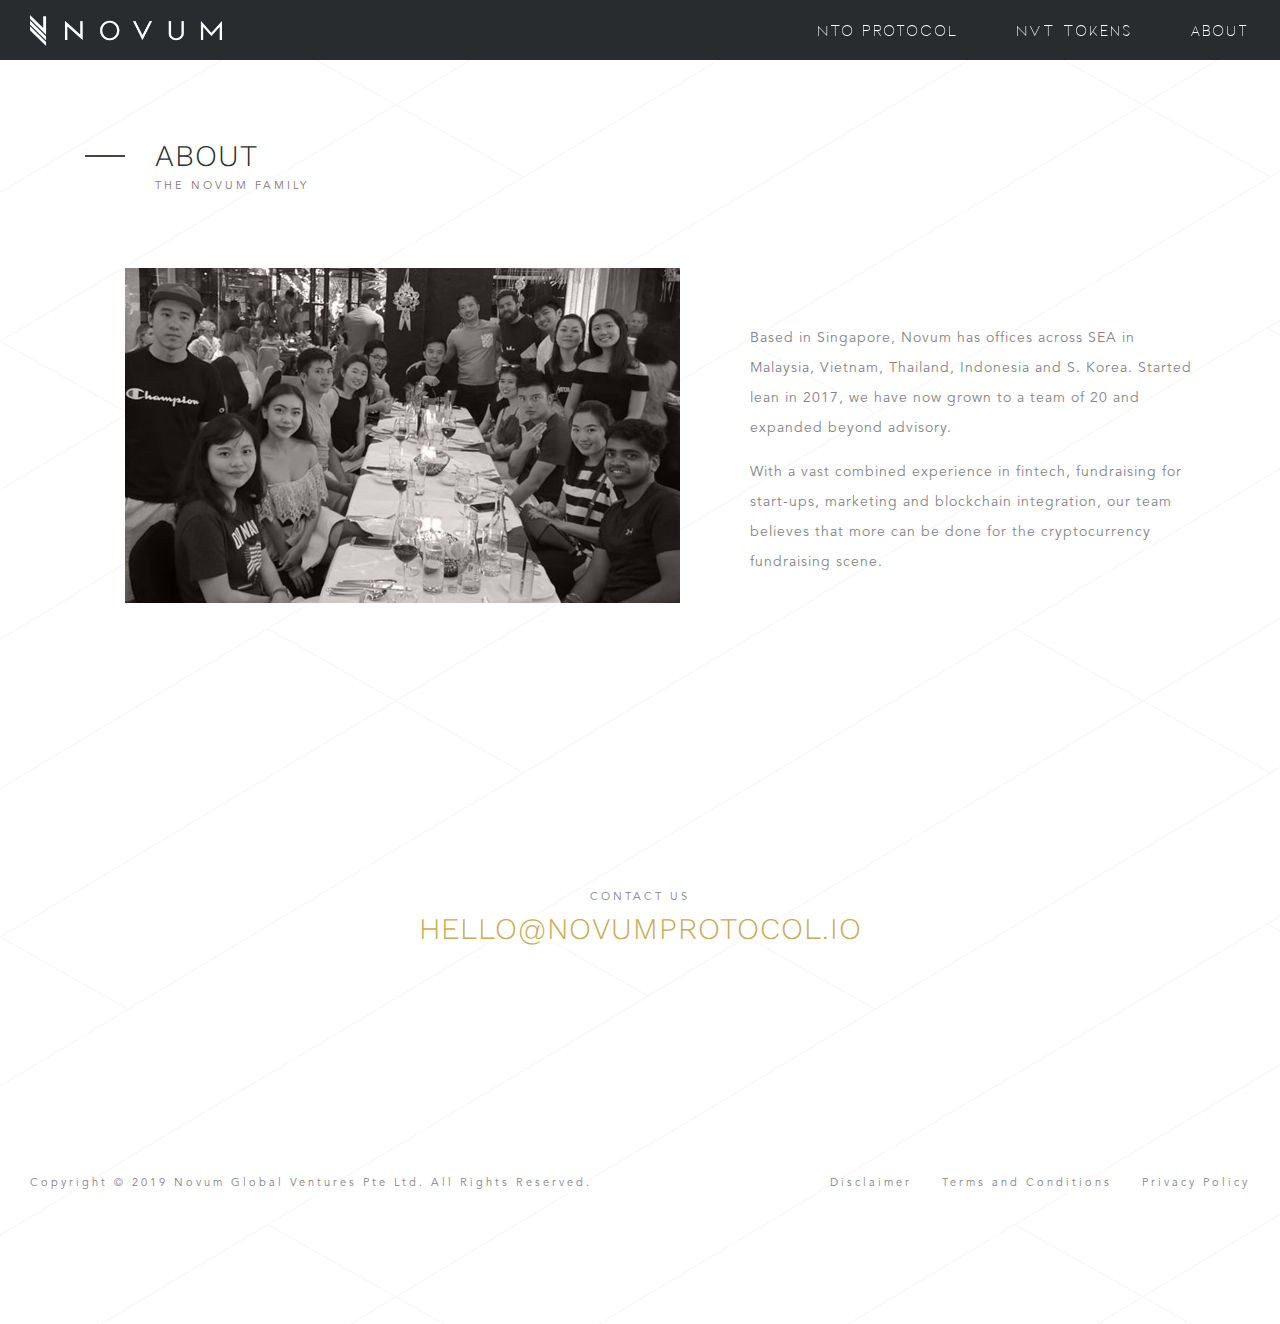
==== commit f1246b56: "Update moonwalker image" ====
--- a/about.html
+++ b/about.html
@@ -91,7 +91,7 @@
     <li><a href="nto-protocol.html">NTO Protocol</a></li>
     <li><a href="tokens.html">NVT Tokens</a></li>
     <li><a href="about.html">About</a></li>
-    <li>
+    <!-- <li>
       <div class="dropdown">
           <i class="fa fa-globe" style="font-size:14px;"></i> &nbsp;EN &nbsp;<i class="fas fa-angle-down"></i>
           <div class="dropdown-content">
@@ -99,7 +99,7 @@
             <p><a href="index-th.html">TH</a></p>
           </div>
         </div>
-    </li>
+    </li> -->
   </ul>
   <nav> 
     <a href="" id="menuToggle" title="show menu"><span class="navClosed"></span></a> 
@@ -107,13 +107,13 @@
     <a href="tokens.html" >NVT Tokens</a>
     <a href="about.html">About</a>
     <a></a>
-    <div class="dropdown lng-mobile">
+    <!-- <div class="dropdown lng-mobile">
         <i class="fa fa-globe" style="font-size:14px;"></i> &nbsp;EN &nbsp;<i class="fas fa-angle-down"></i>
       <div class="dropdown-content">
         <p><a href="index-zh.html">CN</a></p>
         <p><a href="index-TH.html">TH</a></p>
       </div>
-    </div>
+    </div> -->
   </nav>
 </header>
 
@@ -366,12 +366,12 @@
         <h1><a href="mailto:hello@novumprotocol.io" class="mail gold-text">hello@novumprotocol.io</a></h1>
         <br><br>
         <ul class="social">
-          <li><a href="" target="_blank"><i class="fab fa-facebook-f"></i></a></li>
-          <li><a href="" target="_blank"><i class="fab fa-twitter"></i></a></li>
-          <li><a href="" target="_blank"><i class="fab fa-telegram-plane"></i></a></li>
-          <li><a href="" target="_blank"><i class="fab fa-github-alt"></i></a></li>
-          <li><a href="" target="_blank"><i class="fab fa-linkedin-in"></i></a></li>
-          <li><a href="" target="_blank"><i class="fab fa-medium-m"></i></a></li>
+            <li><a href="https://www.facebook.com/novumprotocol" target="_blank"><i class="fab fa-facebook-f"></i></a></li>
+            <li><a href="https://twitter.com/novumprotocol" target="_blank"><i class="fab fa-twitter"></i></a></li>
+            <li><a href="https://t.me/novumprotocol" target="_blank"><i class="fab fa-telegram-plane"></i></a></li>
+            <li><a href="https://github.com/novumprotocol/nto" target="_blank"><i class="fab fa-github-alt"></i></a></li>
+            <li><a href="https://www.linkedin.com/showcase/novum-trust-order-protocol/" target="_blank"><i class="fab fa-linkedin-in"></i></a></li>
+            <li><a href="https://medium.com/novumprotocol" target="_blank"><i class="fab fa-medium-m"></i></a></li>
         </ul>
     </section>
 </div>
@@ -389,9 +389,9 @@
 <div class="social-links">
     <a href="https://www.facebook.com/wowxtoken/" target="_blank"><i class="fab fa-facebook-f"></i></a>
     <a href="https://twitter.com/WOWXToken" target="_blank"><i class="fab fa-twitter"></i></a>
-    <a href="https://www.linkedin.com/company/wowxtoken/" target="_blank"><i class="fab fa-telegram-plane"></i></a>
+    <a href="https://www.linkedin.com/showcase/novum-trust-order-protocol/" target="_blank"><i class="fab fa-telegram-plane"></i></a>
     <a href="http://t.me/WOWXToken" target="_blank"><i class="fab fa-github-alt"></i></a>
-    <a href="https://www.linkedin.com/company/wowxtoken/" target="_blank"><i class="fab fa-linkedin-in"></i></a>
+    <a href="https://www.linkedin.com/showcase/novum-trust-order-protocol/" target="_blank"><i class="fab fa-linkedin-in"></i></a>
     <a href="https://medium.com/wowxtoken" target="_blank"><i class="fab fa-medium-m"></i></a>
     
  </div>
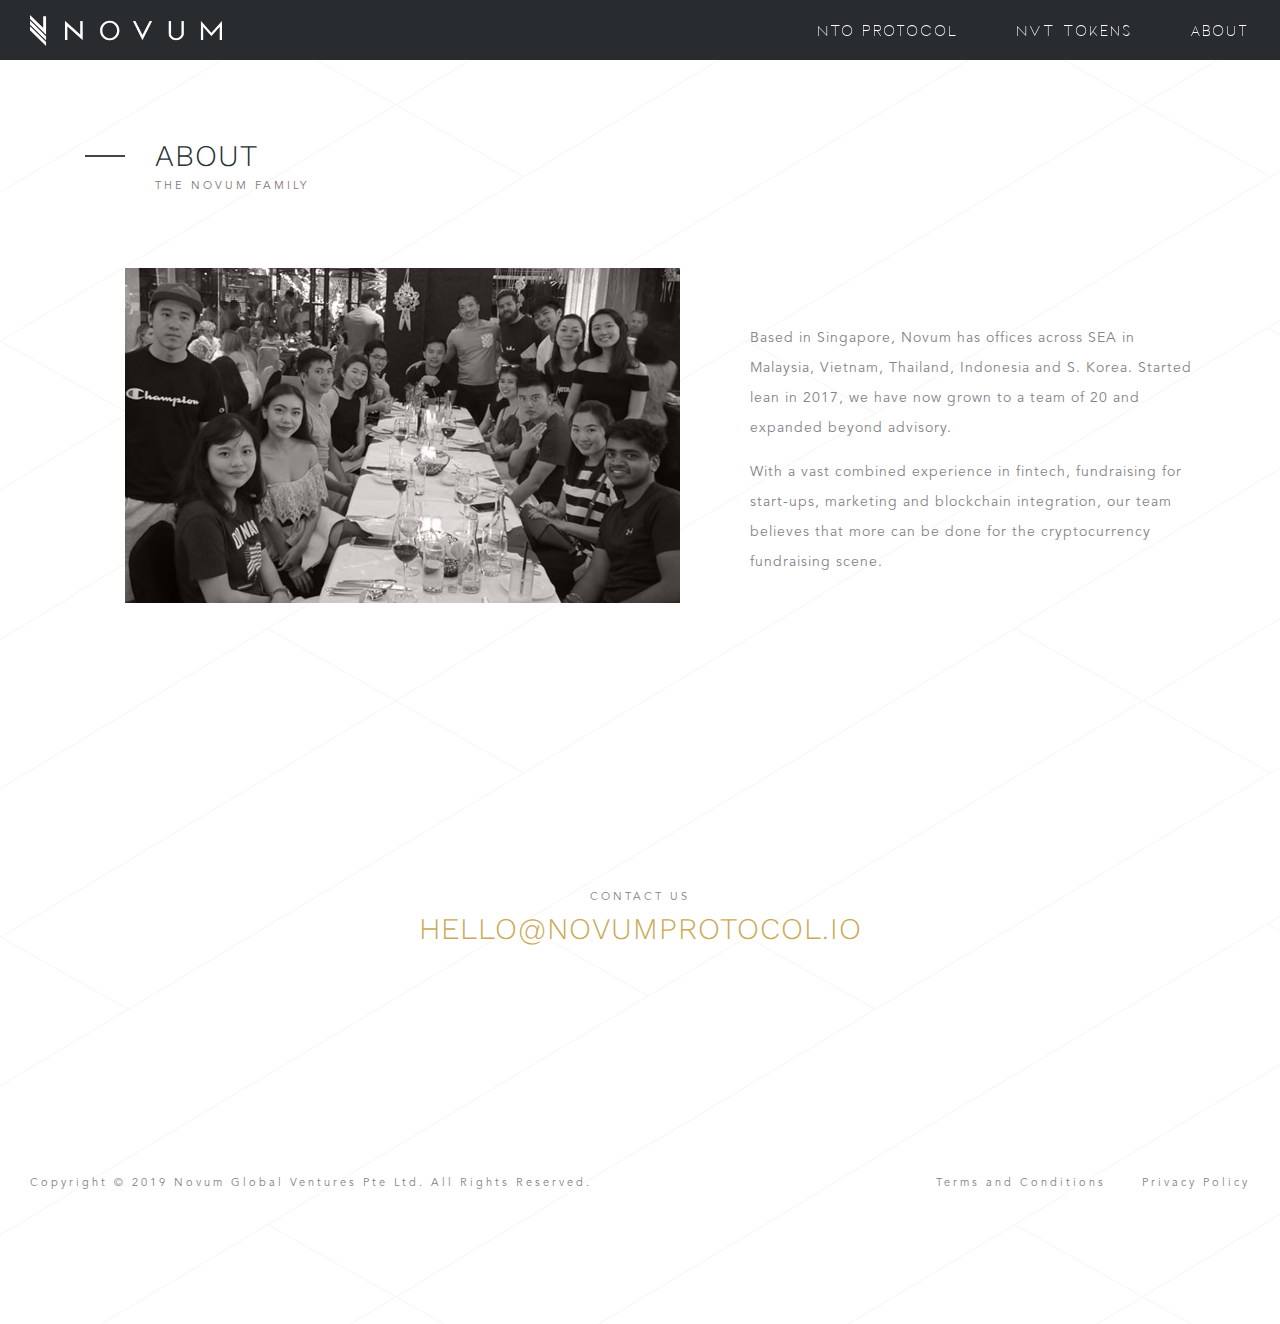
==== commit f8ae987d: "hide disclaimer" ====
--- a/about.html
+++ b/about.html
@@ -382,7 +382,11 @@
     <div class="copyright">
       <p class="small-font">Copyright © 2019 Novum Global Ventures Pte Ltd. All Rights Reserved.</p> 
     </div>  
-    <div class="terms-privacy"><p class="small-font"><a href="#disclaimer" class="open-popup-link">Disclaimer</a> &nbsp;&nbsp;&nbsp;&nbsp;<a href="#terms" class="open-popup-link">Terms and Conditions</a> &nbsp;&nbsp;&nbsp;&nbsp;<a href="#privacy" class="open-popup-link">Privacy Policy</a></p></div>
+    <div class="terms-privacy">
+      <p class="small-font">
+        <!-- <a href="#disclaimer" class="open-popup-link">Disclaimer</a> &nbsp;&nbsp;&nbsp;&nbsp; -->
+        <a href="#terms" class="open-popup-link">Terms and Conditions</a> &nbsp;&nbsp;&nbsp;&nbsp;
+        <a href="#privacy" class="open-popup-link">Privacy Policy</a></p></div>
     <div style="clear:both"></div>
 </footer>
 
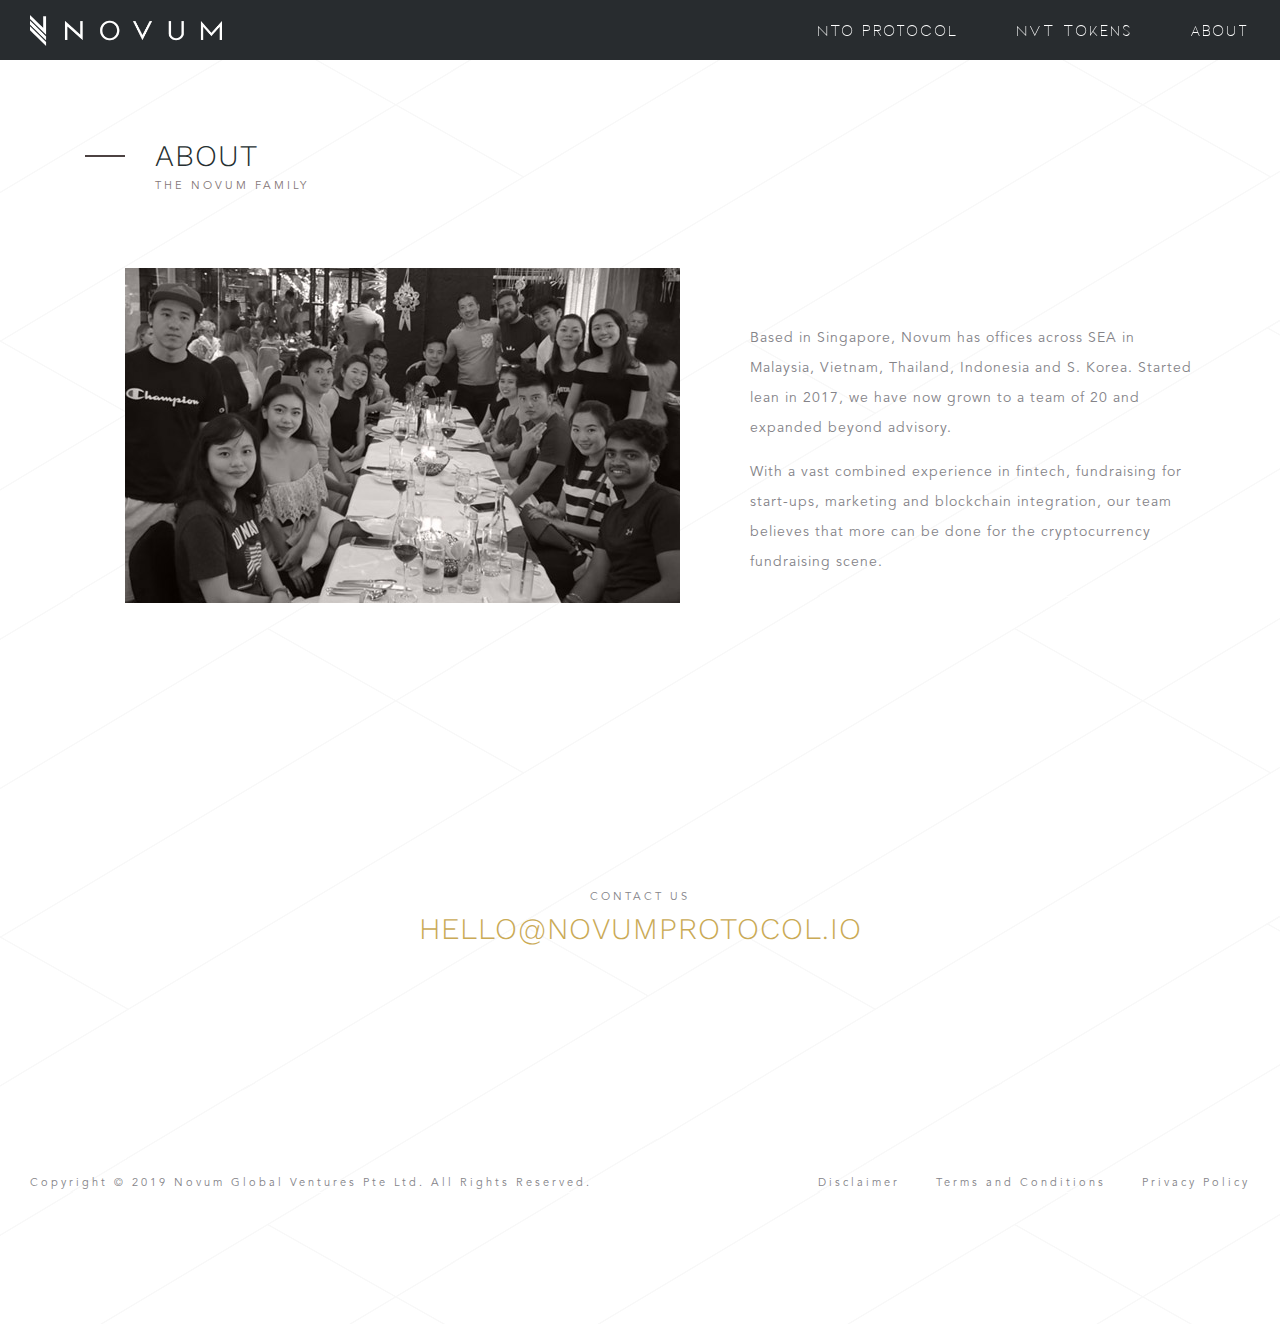
==== commit 09d27ec8: "Update disclaimer" ====
--- a/about.html
+++ b/about.html
@@ -384,7 +384,7 @@
     </div>  
     <div class="terms-privacy">
       <p class="small-font">
-        <!-- <a href="#disclaimer" class="open-popup-link">Disclaimer</a> &nbsp;&nbsp;&nbsp;&nbsp; -->
+        <a href="#disclaimer" class="open-popup-link">Disclaimer</a> &nbsp;&nbsp;&nbsp;&nbsp;
         <a href="#terms" class="open-popup-link">Terms and Conditions</a> &nbsp;&nbsp;&nbsp;&nbsp;
         <a href="#privacy" class="open-popup-link">Privacy Policy</a></p></div>
     <div style="clear:both"></div>
@@ -672,9 +672,15 @@
 <div id="disclaimer" class="white-popup big-popup mfp-hide sans" style="text-align:left;">
     <h2>Disclaimer</h2>
     <br><br><br>
-    <p>Lorem ipsum dolor sit amet, consectetur adipiscing elit. Morbi vulputate viverra nisi. Ut tristique, enim non iaculis pellentesque, nunc est vehicula turpis, non tempor neque urna sed ante. Donec sed elit faucibus, porta sapien quis, vehicula libero. Praesent non consectetur neque. Vestibulum posuere in lorem tincidunt efficitur. Nullam euismod dui eu purus consequat scelerisque. In tincidunt dui et ex congue, id vestibulum felis vehicula. Sed gravida, mi non finibus auctor, risus nisi sollicitudin ligula, imperdiet euismod sapien tortor at nunc. Duis tristique id felis sit amet tincidunt. Quisque molestie venenatis tortor sed suscipit. Suspendisse porta feugiat nisi, nec suscipit felis. Morbi tempor, urna nec tincidunt viverra, tellus turpis lacinia enim, et maximus mauris mauris at diam. Duis ac tristique nunc.</p>
-    <br>
-    <p>Donec sem tortor, euismod et vestibulum non, ultricies a mauris. Vestibulum ut lectus et purus lobortis vulputate eget eget mi. Suspendisse sit amet hendrerit justo. Sed laoreet et magna eu lacinia. Nulla eu orci lacinia, tincidunt ante id, eleifend eros. Vestibulum consequat nibh lacus, at congue libero imperdiet eu. Morbi est nisl, tincidunt non ullamcorper eget, auctor ut turpis. Phasellus tempor tristique dui, vel efficitur sem tincidunt non. Ut eget erat non tellus suscipit laoreet sit amet id magna. Fusce suscipit ultrices ligula vel tempus. Ut ac erat sit amet nunc facilisis sagittis. Sed sed ultrices diam, ut suscipit nibh.</a></p>
+    <p>THE INFORMATION CONTAINED IN THESE MATERIALS IS STRICTLY CONFIDENTIAL AND MAY NOT BE FORWARDED, PUBLISHED OR DISTRIBUTED, DIRECTLY OR INDIRECTLY, TO ANY OTHER PERSON (WHETHER WITHIN OR OUTSIDE YOUR ORGANISATION/FIRM) FOR ANY PURPOSE AND MAY NOT BE REPRODUCED IN ANY MANNER WHATSOEVER. ANY FORWARDING, PUBLICATION, DISTRIBUTION OR REPRODUCTION OF THESE MATERIALS IN WHOLE OR IN PART IS UNAUTHORIZED.</p><br/><br/>
+
+    <p>The information contained herein is confidential information regarding Novum Global Ventures Pte. Ltd. (“the Company”). By accepting this information, the recipient agrees that it, and its officers, directors and employees will use the information only to evaluate its potential interest in an allocation of cryptocurrency with the Company and for no other purpose and will not divulge such information to any other party.</p><br/><br/>
+
+    <p>The information herein has not been independently verified or audited and is subject to change, and neither the Company or any other person, is under any duty to update or inform you of any changes to such information. No reliance may be placed for any purposes whatsoever on the information contained in this communication or its completeness. No representation or warranty, express or implied, is given by or on behalf of the Company or any of their members, directors, officers, advisers, agents or employees or any other person as to the accuracy or completeness of the information or opinions contained in this communication and, to the fullest extent permitted by law, no liability whatsoever is accepted by the Company or any of their members, directors, officers, advisers, agents or employees nor any other person for any loss howsoever arising, directly or indirectly, from any use of such information or opinions or otherwise arising in connection therewith. In particular, no representation or warranty is given as to the achievement or reasonableness of, and no reliance should be placed on, any projections targets, estimates or forecasts contained in this communication and nothing in this communication is or should be relied on as a promise or representation as to the future.</p><br/><br/>
+
+    <p>The information contained herein has been prepared solely for informational purposes. If any offer to purchase any interest in or with the Company is made in due course it shall be made only pursuant to a definitive set of documents, prepared by or on behalf of the Company which would contain material information not contained herein and which shall supersede this information in its entirety. Any decision to allocate cryptocurrency with the Company should be made only in compliance with and subject to the limitations imposed by applicable laws applying to the ability of individuals or any other entities in their relevant jurisdictions and after reviewing the relevant documents, conducting investigations as deemed necessary by such individuals or entities and consulting their own investment, legal, accounting and tax advisors in order to make an independent determination of the suitability and consequences of an allocation of cryptocurrencies with the Company.</p><br/><br/>
+
+    <p>No registration statement has been filed with the United States Securities and Exchange Commission, any U.S. State Securities Authority or the Monetary Authority of Singapore.Allocation of cryptocurrency in early stage technology carries significantly greater risks and may be considered high risk and volatile. There is a risk of total loss of all cryptocurrency allocated with the Company – please refer to the definitive set of documents for a full list of risks. By accepting this communication you represent, warrant and undertake that: (i) you have read and agree to comply with the contents of this notice, and (ii) you will treat and safeguard this communication as strictly private and confidential and agree not to reproduce, redistribute or pass on this communication, directly or indirectly, to any other person or publish this communication, in whole or in part, for any purpose.</p><br/><br/>
 </div>
 <!---------- Terms & privacy ------------> 
    
